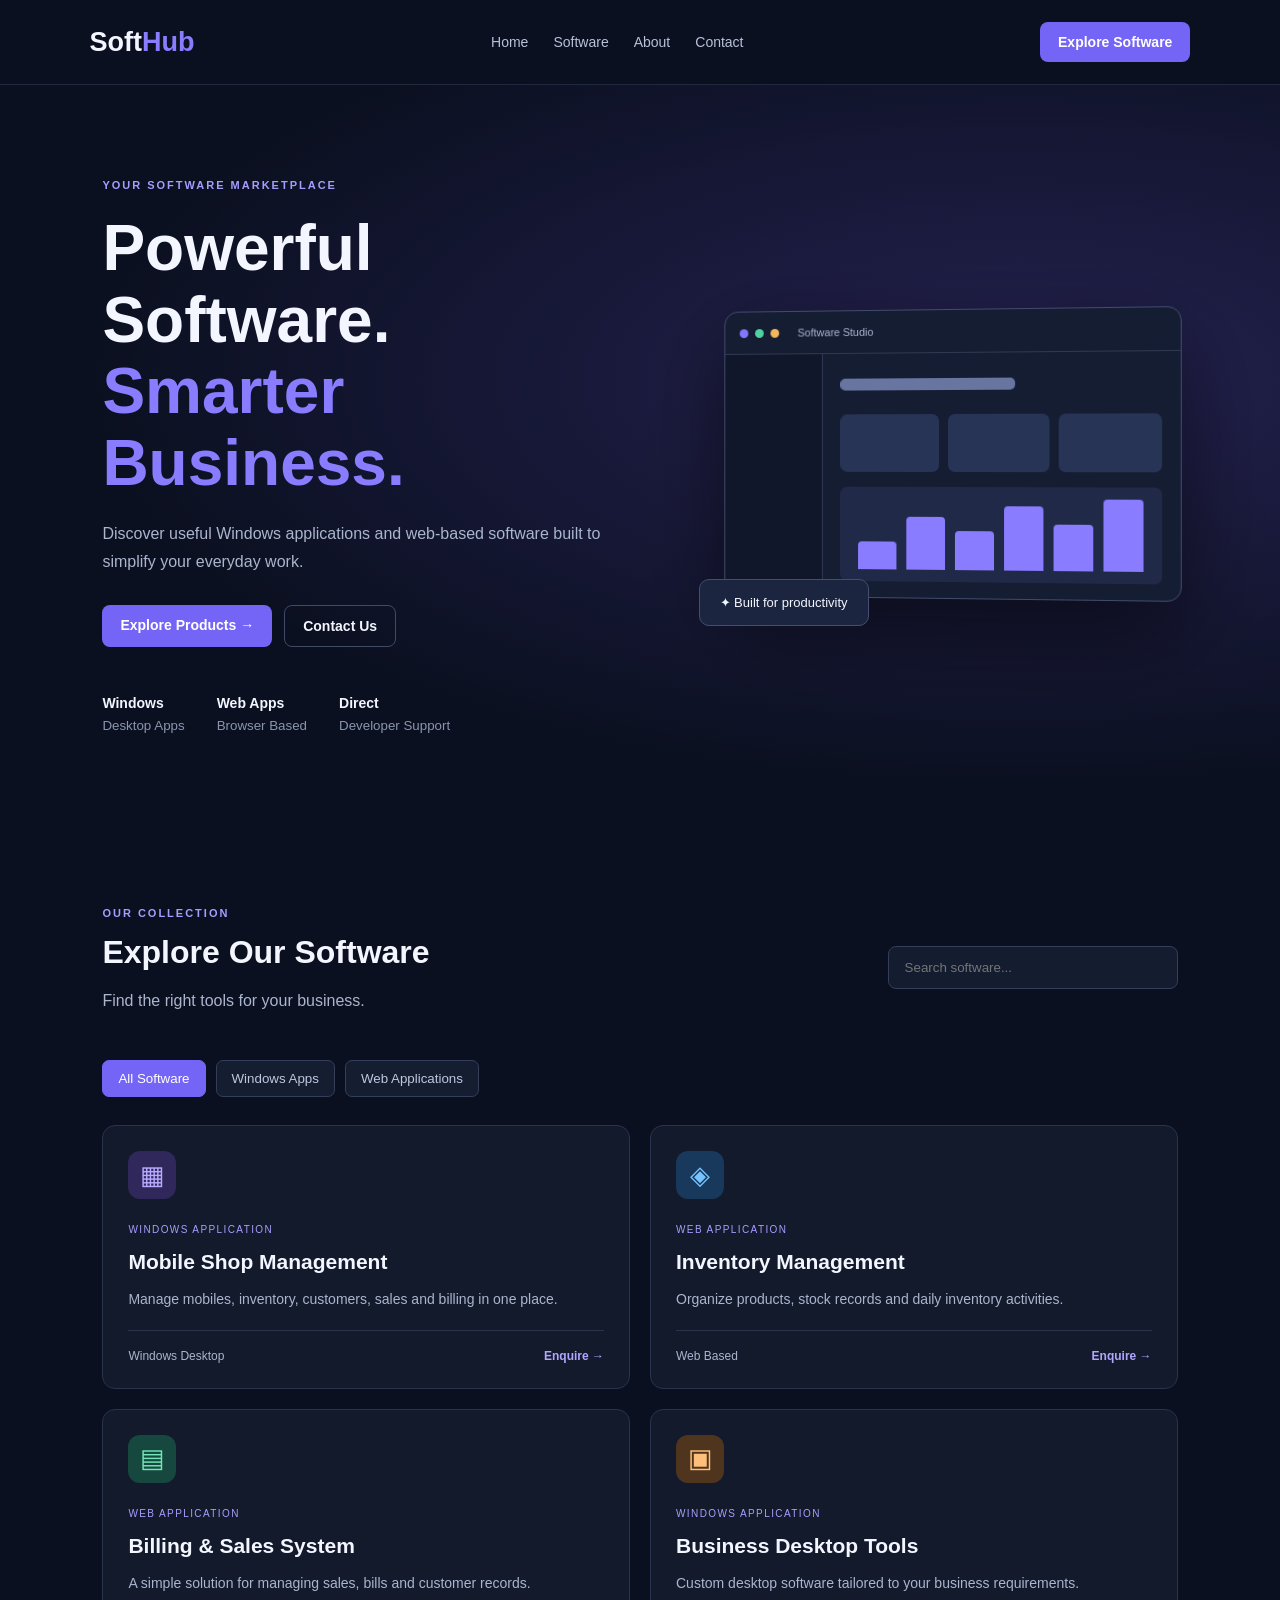
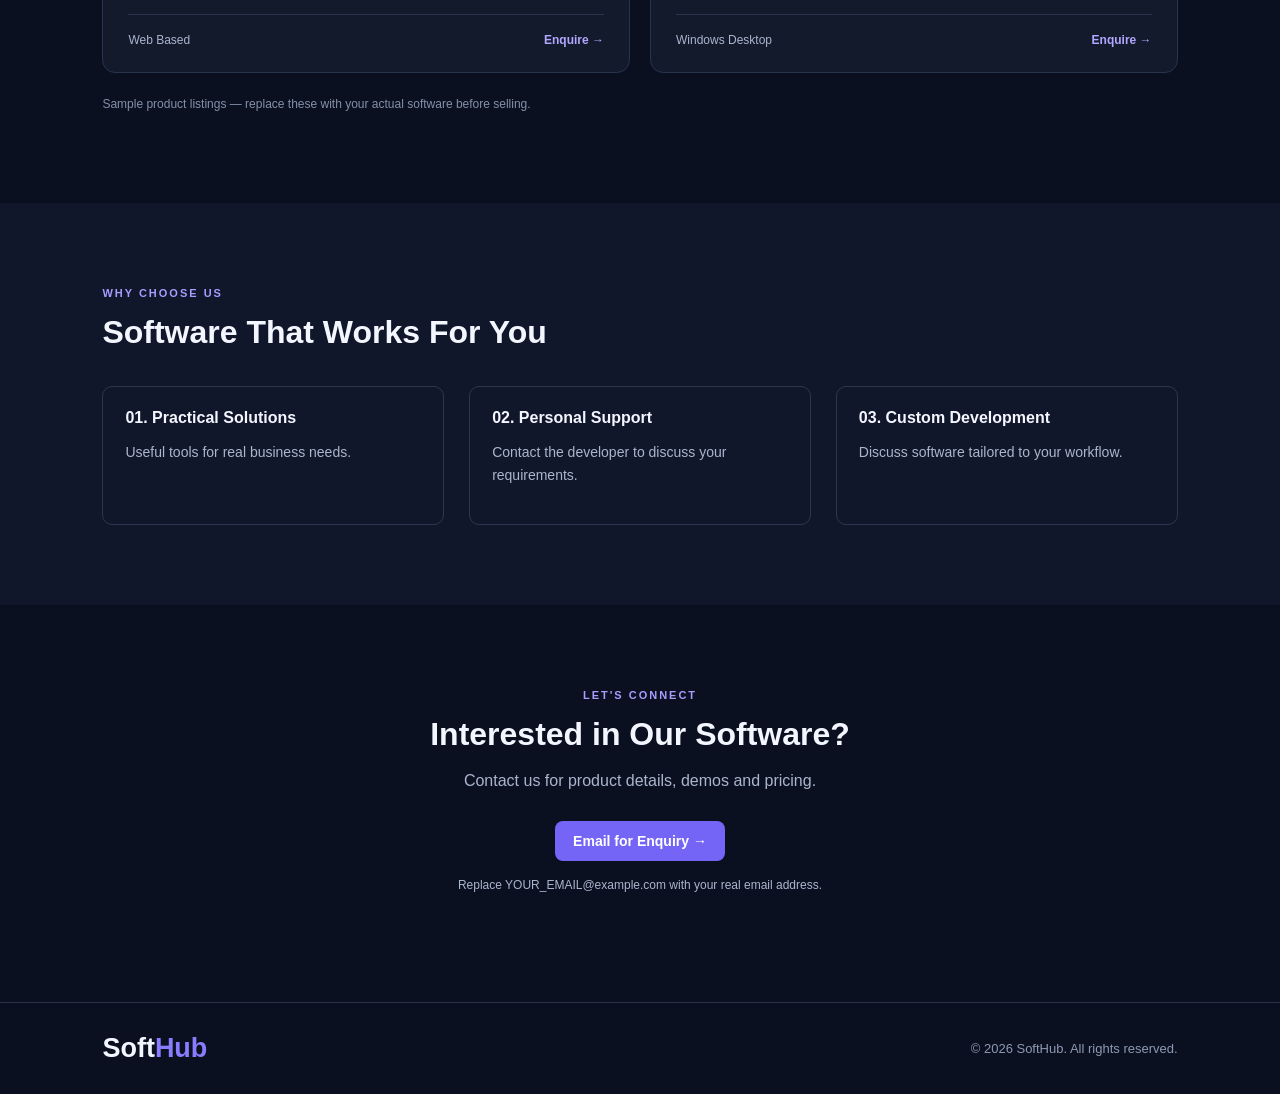
==== index.html @ 1c0120e5 "Add files via upload" ====
<!DOCTYPE html>
<html lang="en">
<head>
  <meta charset="UTF-8">
  <meta name="viewport" content="width=device-width, initial-scale=1.0">
  <title>SoftHub | Software Marketplace</title>
  <link rel="stylesheet" href="style.css">
</head>
<body>
  <header class="navbar">
    <a class="logo" href="#">Soft<span>Hub</span></a>
    <nav>
      <a href="#home">Home</a>
      <a href="#products">Software</a>
      <a href="#about">About</a>
      <a href="#contact">Contact</a>
    </nav>
    <a class="nav-btn" href="#products">Explore Software</a>
  </header>

  <main>
    <section class="hero" id="home">
      <div class="hero-content">
        <span class="tag">YOUR SOFTWARE MARKETPLACE</span>
        <h1>Powerful Software.<br><span>Smarter Business.</span></h1>
        <p>
          Discover useful Windows applications and web-based
          software built to simplify your everyday work.
        </p>
        <div class="hero-actions">
          <a class="btn primary" href="#products">Explore Products →</a>
          <a class="btn secondary" href="#contact">Contact Us</a>
        </div>
        <div class="stats">
          <div><strong>Windows</strong><small>Desktop Apps</small></div>
          <div><strong>Web Apps</strong><small>Browser Based</small></div>
          <div><strong>Direct</strong><small>Developer Support</small></div>
        </div>
      </div>
      <div class="hero-art">
        <div class="window">
          <div class="window-bar"><i></i><i></i><i></i><span>Software Studio</span></div>
          <div class="window-body">
            <div class="side"></div>
            <div class="dashboard">
              <div class="dash-title"></div>
              <div class="dash-cards"><i></i><i></i><i></i></div>
              <div class="dash-chart"><b></b><b></b><b></b><b></b><b></b><b></b></div>
            </div>
          </div>
        </div>
        <div class="float-card">✦ Built for productivity</div>
      </div>
    </section>

    <section class="products section" id="products">
      <div class="section-heading">
        <div>
          <span class="tag">OUR COLLECTION</span>
          <h2>Explore Our Software</h2>
          <p>Find the right tools for your business.</p>
        </div>
        <input id="search" type="search" placeholder="Search software...">
      </div>

      <div class="filters">
        <button class="filter active" data-filter="all">All Software</button>
        <button class="filter" data-filter="windows">Windows Apps</button>
        <button class="filter" data-filter="web">Web Applications</button>
      </div>

      <div class="product-grid" id="productGrid">
        <article class="product-card" data-category="windows">
          <div class="product-icon purple">▦</div>
          <span class="product-type">WINDOWS APPLICATION</span>
          <h3>Mobile Shop Management</h3>
          <p>Manage mobiles, inventory, customers, sales and billing in one place.</p>
          <div class="product-bottom"><span>Windows Desktop</span><a href="#contact" class="contact-product" data-product="Mobile Shop Management">Enquire →</a></div>
        </article>

        <article class="product-card" data-category="web">
          <div class="product-icon blue">◈</div>
          <span class="product-type">WEB APPLICATION</span>
          <h3>Inventory Management</h3>
          <p>Organize products, stock records and daily inventory activities.</p>
          <div class="product-bottom"><span>Web Based</span><a href="#contact" class="contact-product" data-product="Inventory Management">Enquire →</a></div>
        </article>

        <article class="product-card" data-category="web">
          <div class="product-icon green">▤</div>
          <span class="product-type">WEB APPLICATION</span>
          <h3>Billing & Sales System</h3>
          <p>A simple solution for managing sales, bills and customer records.</p>
          <div class="product-bottom"><span>Web Based</span><a href="#contact" class="contact-product" data-product="Billing & Sales System">Enquire →</a></div>
        </article>

        <article class="product-card" data-category="windows">
          <div class="product-icon orange">▣</div>
          <span class="product-type">WINDOWS APPLICATION</span>
          <h3>Business Desktop Tools</h3>
          <p>Custom desktop software tailored to your business requirements.</p>
          <div class="product-bottom"><span>Windows Desktop</span><a href="#contact" class="contact-product" data-product="Business Desktop Tools">Enquire →</a></div>
        </article>
      </div>
      <p id="noResults" hidden>No matching software found.</p>
      <p class="notice">Sample product listings — replace these with your actual software before selling.</p>
    </section>

    <section class="about section" id="about">
      <span class="tag">WHY CHOOSE US</span>
      <h2>Software That Works For You</h2>
      <div class="benefits">
        <div><strong>01. Practical Solutions</strong><p>Useful tools for real business needs.</p></div>
        <div><strong>02. Personal Support</strong><p>Contact the developer to discuss your requirements.</p></div>
        <div><strong>03. Custom Development</strong><p>Discuss software tailored to your workflow.</p></div>
      </div>
    </section>

    <section class="contact section" id="contact">
      <span class="tag">LET'S CONNECT</span>
      <h2>Interested in Our Software?</h2>
      <p>Contact us for product details, demos and pricing.</p>
      <a class="btn primary" id="contactBtn" href="mailto:YOUR_EMAIL@example.com?subject=Software%20Enquiry">Email for Enquiry →</a>
      <p class="notice">Replace YOUR_EMAIL@example.com with your real email address.</p>
    </section>
  </main>

  <footer>
    <a class="logo" href="#">Soft<span>Hub</span></a>
    <p>© <span id="year"></span> SoftHub. All rights reserved.</p>
  </footer>
  <script src="script.js"></script>
</body>
</html>
---- style.css ----
* { box-sizing: border-box; }
html { scroll-behavior: smooth; }
body {
  margin: 0; font-family: Arial, sans-serif;
  background: #0b1020; color: #f4f6ff;
}
a { color: inherit; text-decoration: none; }
.navbar {
  display: flex; justify-content: space-between; align-items: center;
  padding: 22px 7%; border-bottom: 1px solid #202940;
  gap: 24px; flex-wrap: wrap;
}
.logo { font-size: 27px; font-weight: 800; }
.logo span, .hero h1 span { color: #8a7cff; }
nav { display: flex; gap: 25px; color: #b8c1d8; font-size: 14px; }
nav a:hover { color: white; }
.nav-btn, .btn {
  padding: 12px 18px; border-radius: 8px; font-weight: 700;
  font-size: 14px; display: inline-block;
}
.nav-btn, .primary { background: #7565f6; color: white; }
.hero {
  padding: 90px 8%; display: grid;
  grid-template-columns: 1.1fr 0.9fr;
  align-items: center; gap: 55px; min-height: 540px;
  background: radial-gradient(ellipse at 80% 40%, #242151 0, #0b1020 65%);
}
.tag { color: #a79cff; font-size: 11px; font-weight: bold; letter-spacing: 2px; }
h1 { font-size: clamp(38px, 5vw, 64px); line-height: 1.12; margin: 20px 0; }
.hero-content > p, .section-heading p, .contact > p {
  color: #aab5ce; line-height: 1.8; max-width: 520px;
}
.hero-actions { display: flex; gap: 12px; flex-wrap: wrap; margin-top: 28px; }
.secondary { border: 1px solid #414a66; }
.stats { display: flex; gap: 32px; margin-top: 48px; flex-wrap: wrap; }
.stats div { display: grid; gap: 7px; }
.stats strong { font-size: 14px; }
.stats small { color: #8995b0; }
.hero-art { position: relative; padding: 30px 0; }
.window {
  background: #151d33; border: 1px solid #414b6b;
  border-radius: 14px; overflow: hidden; box-shadow: 0 30px 90px #0008;
  transform: perspective(1000px) rotateY(-5deg);
}
.window-bar {
  padding: 15px; display: flex; gap: 7px;
  align-items: center; border-bottom: 1px solid #303951;
}
.window-bar i { width: 9px; height: 9px; background: #8576ff; border-radius: 50%; }
.window-bar i:nth-child(2) { background: #4fd1a1; }
.window-bar i:nth-child(3) { background: #f4b65c; }
.window-bar span { margin-left: 12px; font-size: 11px; color: #aab5ce; }
.window-body { display: flex; height: 245px; }
.side { width: 22%; background: #10172a; border-right: 1px solid #303951; }
.dashboard { padding: 25px 18px; flex: 1; }
.dash-title { width: 55%; height: 12px; background: #6775a0; border-radius: 5px; }
.dash-cards { display: flex; gap: 9px; margin-top: 24px; }
.dash-cards i { height: 58px; flex: 1; background: #283455; border-radius: 7px; }
.dash-chart {
  height: 95px; margin-top: 15px; background: #202a48;
  border-radius: 7px; display: flex; align-items: end;
  gap: 10px; padding: 12px 18px;
}
.dash-chart b { flex: 1; background: #8a7cff; border-radius: 4px 4px 0 0; height: 40%; }
.dash-chart b:nth-child(2) { height: 75%; }
.dash-chart b:nth-child(3) { height: 55%; }
.dash-chart b:nth-child(4) { height: 90%; }
.dash-chart b:nth-child(5) { height: 65%; }
.dash-chart b:nth-child(6) { height: 100%; }
.float-card {
  position: absolute; bottom: 3px; left: -20px;
  padding: 15px 20px; background: #1b2540; border: 1px solid #454e70;
  border-radius: 10px; font-size: 13px;
}
.section { padding: 80px 8%; }
.section-heading { display: flex; justify-content: space-between; gap: 25px; align-items: center; flex-wrap: wrap; }
h2 { font-size: 32px; margin: 13px 0; }
#search {
  padding: 13px 16px; width: min(100%, 290px); background: #141c30;
  color: white; border: 1px solid #343e5a; border-radius: 8px;
}
.filters { display: flex; gap: 10px; flex-wrap: wrap; margin: 28px 0; }
.filter {
  background: #151d30; color: #bdc7df; border: 1px solid #343e59;
  padding: 10px 15px; border-radius: 7px; cursor: pointer;
}
.filter.active { background: #7565f6; color: white; border-color: #7565f6; }
.product-grid { display: grid; grid-template-columns: repeat(2, minmax(0, 1fr)); gap: 20px; }
.product-card {
  background: #121a2c; border: 1px solid #28334d;
  border-radius: 13px; padding: 25px; transition: .2s;
}
.product-card:hover { border-color: #7565f6; transform: translateY(-3px); }
.product-icon {
  width: 48px; height: 48px; display: grid; place-items: center;
  font-size: 26px; border-radius: 12px; margin-bottom: 20px;
}
.purple { background: #30275b; color: #b7aaff; }
.blue { background: #18385c; color: #75c4ff; }
.green { background: #17483f; color: #73e6b7; }
.orange { background: #50351e; color: #ffbf7a; }
.product-type { font-size: 10px; letter-spacing: 1.4px; color: #a99dff; }
.product-card h3 { font-size: 21px; margin: 13px 0; }
.product-card p, .benefits p { color: #aab5ce; line-height: 1.7; font-size: 14px; }
.product-bottom {
  display: flex; justify-content: space-between; gap: 10px; flex-wrap: wrap;
  padding-top: 18px; margin-top: 18px; border-top: 1px solid #29334a;
  font-size: 12px; color: #aab5ce;
}
.contact-product { color: #b2a7ff; font-weight: bold; }
.notice { font-size: 12px; color: #8390aa; margin-top: 24px; }
.about { background: #10172a; }
.benefits { display: grid; grid-template-columns: repeat(3, 1fr); gap: 25px; margin-top: 35px; }
.benefits div { padding: 22px; border: 1px solid #2c3650; border-radius: 10px; }
.contact { text-align: center; }
.contact > p { margin: 14px auto 25px; }
footer {
  padding: 25px 8%; border-top: 1px solid #29334a;
  display: flex; justify-content: space-between; align-items: center; gap: 15px; flex-wrap: wrap;
}
footer p { color: #8d9ab4; font-size: 13px; }
@media(max-width: 800px) {
  .hero { grid-template-columns: 1fr; padding-top: 60px; }
  .hero-art { max-width: 520px; width: 100%; margin: auto; }
  .navbar { padding: 18px 5%; }
  nav { order: 3; width: 100%; justify-content: space-between; gap: 10px; }
  .product-grid { grid-template-columns: 1fr; }
  .benefits { grid-template-columns: 1fr; }
  .section { padding: 60px 6%; }
}
@media(max-width: 400px) {
  .nav-btn { display: none; }
  nav { font-size: 12px; }
  .stats { gap: 18px; }
}
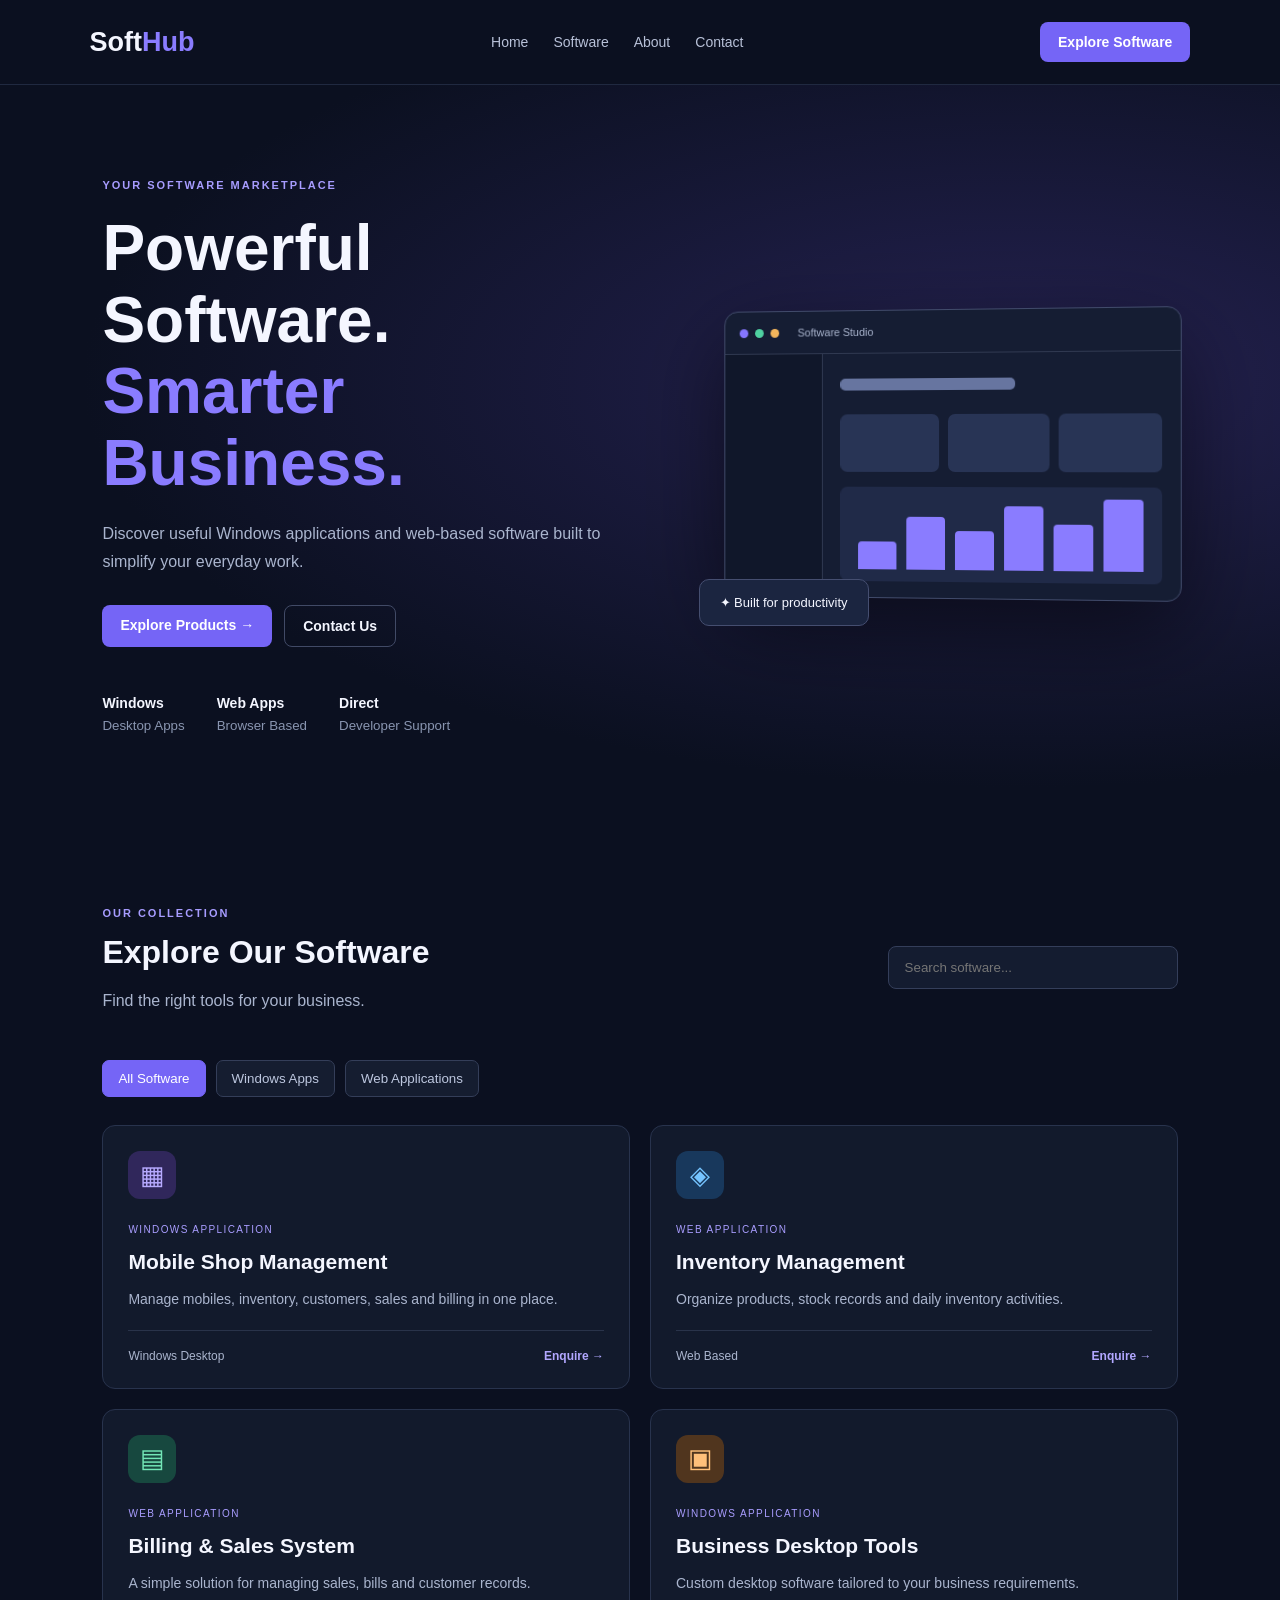
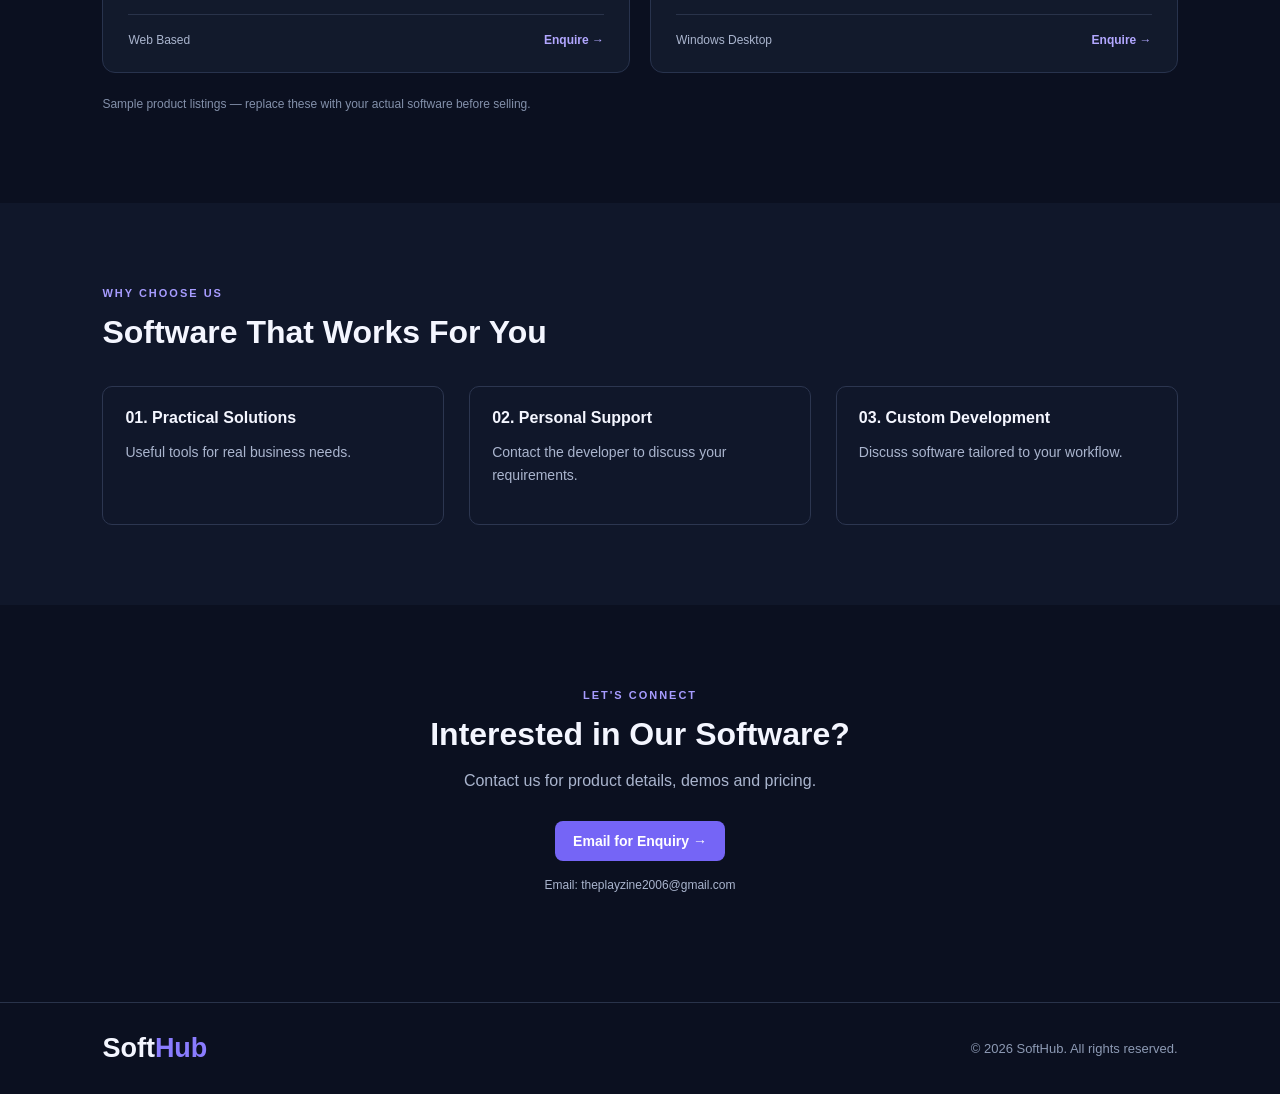
==== commit 320bb5d6: "Update index.html" ====
--- a/index.html
+++ b/index.html
@@ -9,13 +9,15 @@
 </head>
 <body>
   <header class="navbar">
-    <a class="logo" href="#">Soft<span>Hub</span></a>
+    <a class="logo" href="#home">Soft<span>Hub</span></a>
+
     <nav>
       <a href="#home">Home</a>
       <a href="#products">Software</a>
       <a href="#about">About</a>
       <a href="#contact">Contact</a>
     </nav>
+
     <a class="nav-btn" href="#products">Explore Software</a>
   </header>
 
@@ -23,30 +25,42 @@
     <section class="hero" id="home">
       <div class="hero-content">
         <span class="tag">YOUR SOFTWARE MARKETPLACE</span>
-        <h1>Powerful Software.<br><span>Smarter Business.</span></h1>
+
+        <h1>Powerful Software.<br>
+          <span>Smarter Business.</span>
+        </h1>
+
         <p>
           Discover useful Windows applications and web-based
           software built to simplify your everyday work.
         </p>
+
         <div class="hero-actions">
           <a class="btn primary" href="#products">Explore Products →</a>
           <a class="btn secondary" href="#contact">Contact Us</a>
         </div>
+
         <div class="stats">
           <div><strong>Windows</strong><small>Desktop Apps</small></div>
           <div><strong>Web Apps</strong><small>Browser Based</small></div>
           <div><strong>Direct</strong><small>Developer Support</small></div>
         </div>
       </div>
+
       <div class="hero-art">
         <div class="window">
-          <div class="window-bar"><i></i><i></i><i></i><span>Software Studio</span></div>
+          <div class="window-bar">
+            <i></i><i></i><i></i>
+            <span>Software Studio</span>
+          </div>
           <div class="window-body">
             <div class="side"></div>
             <div class="dashboard">
               <div class="dash-title"></div>
               <div class="dash-cards"><i></i><i></i><i></i></div>
-              <div class="dash-chart"><b></b><b></b><b></b><b></b><b></b><b></b></div>
+              <div class="dash-chart">
+                <b></b><b></b><b></b><b></b><b></b><b></b>
+              </div>
             </div>
           </div>
         </div>
@@ -61,6 +75,7 @@
           <h2>Explore Our Software</h2>
           <p>Find the right tools for your business.</p>
         </div>
+
         <input id="search" type="search" placeholder="Search software...">
       </div>
 
@@ -76,7 +91,12 @@
           <span class="product-type">WINDOWS APPLICATION</span>
           <h3>Mobile Shop Management</h3>
           <p>Manage mobiles, inventory, customers, sales and billing in one place.</p>
-          <div class="product-bottom"><span>Windows Desktop</span><a href="#contact" class="contact-product" data-product="Mobile Shop Management">Enquire →</a></div>
+          <div class="product-bottom">
+            <span>Windows Desktop</span>
+            <a href="https://mail.google.com/mail/?view=cm&fs=1&to=theplayzine2006%40gmail.com&su=Enquiry%3A%20Mobile%20Shop%20Management"
+               class="contact-product"
+               data-product="Mobile Shop Management">Enquire →</a>
+          </div>
         </article>
 
         <article class="product-card" data-category="web">
@@ -84,15 +104,25 @@
           <span class="product-type">WEB APPLICATION</span>
           <h3>Inventory Management</h3>
           <p>Organize products, stock records and daily inventory activities.</p>
-          <div class="product-bottom"><span>Web Based</span><a href="#contact" class="contact-product" data-product="Inventory Management">Enquire →</a></div>
+          <div class="product-bottom">
+            <span>Web Based</span>
+            <a href="https://mail.google.com/mail/?view=cm&fs=1&to=theplayzine2006%40gmail.com&su=Enquiry%3A%20Inventory%20Management"
+               class="contact-product"
+               data-product="Inventory Management">Enquire →</a>
+          </div>
         </article>
 
         <article class="product-card" data-category="web">
           <div class="product-icon green">▤</div>
           <span class="product-type">WEB APPLICATION</span>
-          <h3>Billing & Sales System</h3>
+          <h3>Billing &amp; Sales System</h3>
           <p>A simple solution for managing sales, bills and customer records.</p>
-          <div class="product-bottom"><span>Web Based</span><a href="#contact" class="contact-product" data-product="Billing & Sales System">Enquire →</a></div>
+          <div class="product-bottom">
+            <span>Web Based</span>
+            <a href="https://mail.google.com/mail/?view=cm&fs=1&to=theplayzine2006%40gmail.com&su=Enquiry%3A%20Billing%20and%20Sales%20System"
+               class="contact-product"
+               data-product="Billing and Sales System">Enquire →</a>
+          </div>
         </article>
 
         <article class="product-card" data-category="windows">
@@ -100,20 +130,38 @@
           <span class="product-type">WINDOWS APPLICATION</span>
           <h3>Business Desktop Tools</h3>
           <p>Custom desktop software tailored to your business requirements.</p>
-          <div class="product-bottom"><span>Windows Desktop</span><a href="#contact" class="contact-product" data-product="Business Desktop Tools">Enquire →</a></div>
+          <div class="product-bottom">
+            <span>Windows Desktop</span>
+            <a href="https://mail.google.com/mail/?view=cm&fs=1&to=theplayzine2006%40gmail.com&su=Enquiry%3A%20Business%20Desktop%20Tools"
+               class="contact-product"
+               data-product="Business Desktop Tools">Enquire →</a>
+          </div>
         </article>
       </div>
+
       <p id="noResults" hidden>No matching software found.</p>
-      <p class="notice">Sample product listings — replace these with your actual software before selling.</p>
+      <p class="notice">
+        Sample product listings — replace these with your actual software before selling.
+      </p>
     </section>
 
     <section class="about section" id="about">
       <span class="tag">WHY CHOOSE US</span>
       <h2>Software That Works For You</h2>
+
       <div class="benefits">
-        <div><strong>01. Practical Solutions</strong><p>Useful tools for real business needs.</p></div>
-        <div><strong>02. Personal Support</strong><p>Contact the developer to discuss your requirements.</p></div>
-        <div><strong>03. Custom Development</strong><p>Discuss software tailored to your workflow.</p></div>
+        <div>
+          <strong>01. Practical Solutions</strong>
+          <p>Useful tools for real business needs.</p>
+        </div>
+        <div>
+          <strong>02. Personal Support</strong>
+          <p>Contact the developer to discuss your requirements.</p>
+        </div>
+        <div>
+          <strong>03. Custom Development</strong>
+          <p>Discuss software tailored to your workflow.</p>
+        </div>
       </div>
     </section>
 
@@ -121,15 +169,24 @@
       <span class="tag">LET'S CONNECT</span>
       <h2>Interested in Our Software?</h2>
       <p>Contact us for product details, demos and pricing.</p>
-      <a class="btn primary" id="contactBtn" href="mailto:YOUR_EMAIL@example.com?subject=Software%20Enquiry">Email for Enquiry →</a>
-      <p class="notice">Replace YOUR_EMAIL@example.com with your real email address.</p>
+
+      <a class="btn primary"
+         id="contactBtn"
+         href="https://mail.google.com/mail/?view=cm&fs=1&to=theplayzine2006%40gmail.com&su=Software%20Marketplace%20Enquiry">
+        Email for Enquiry →
+      </a>
+
+      <p class="notice">
+        Email: theplayzine2006@gmail.com
+      </p>
     </section>
   </main>
 
   <footer>
-    <a class="logo" href="#">Soft<span>Hub</span></a>
+    <a class="logo" href="#home">Soft<span>Hub</span></a>
     <p>© <span id="year"></span> SoftHub. All rights reserved.</p>
   </footer>
+
   <script src="script.js"></script>
 </body>
 </html>
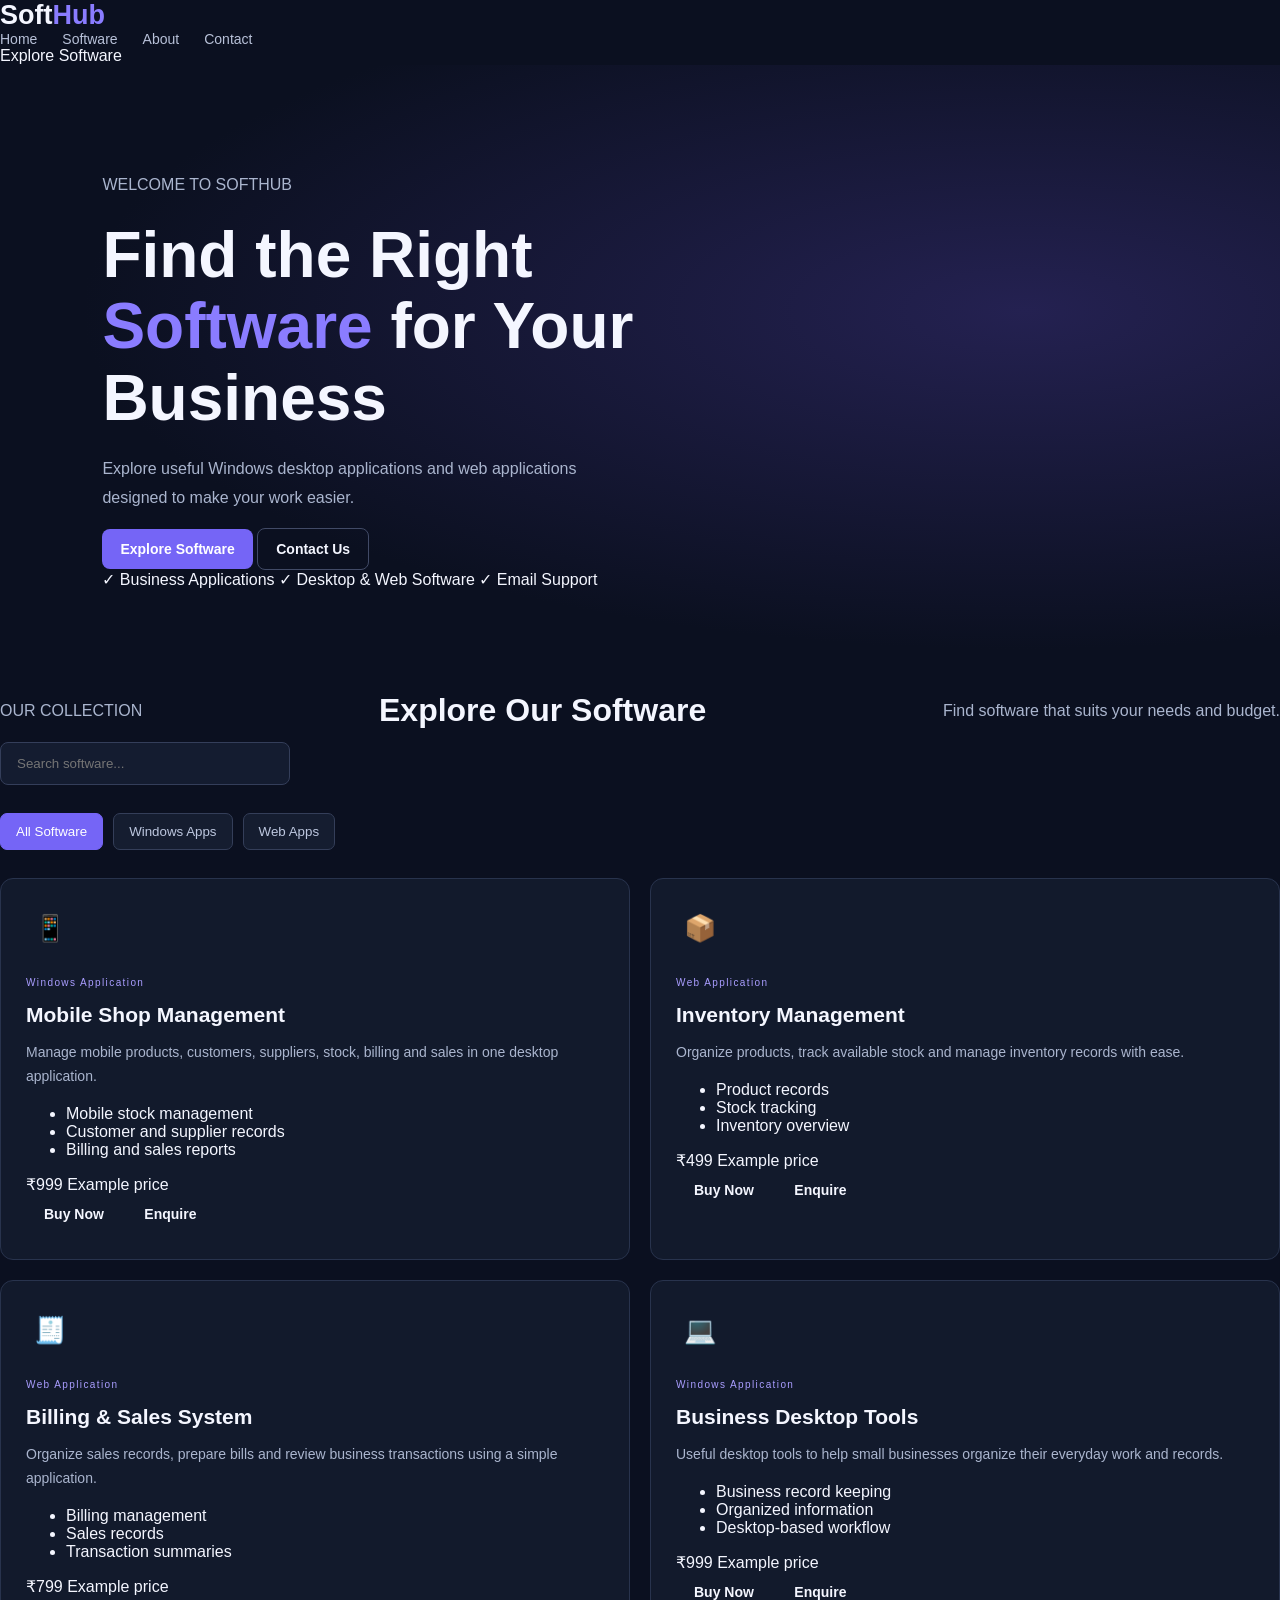
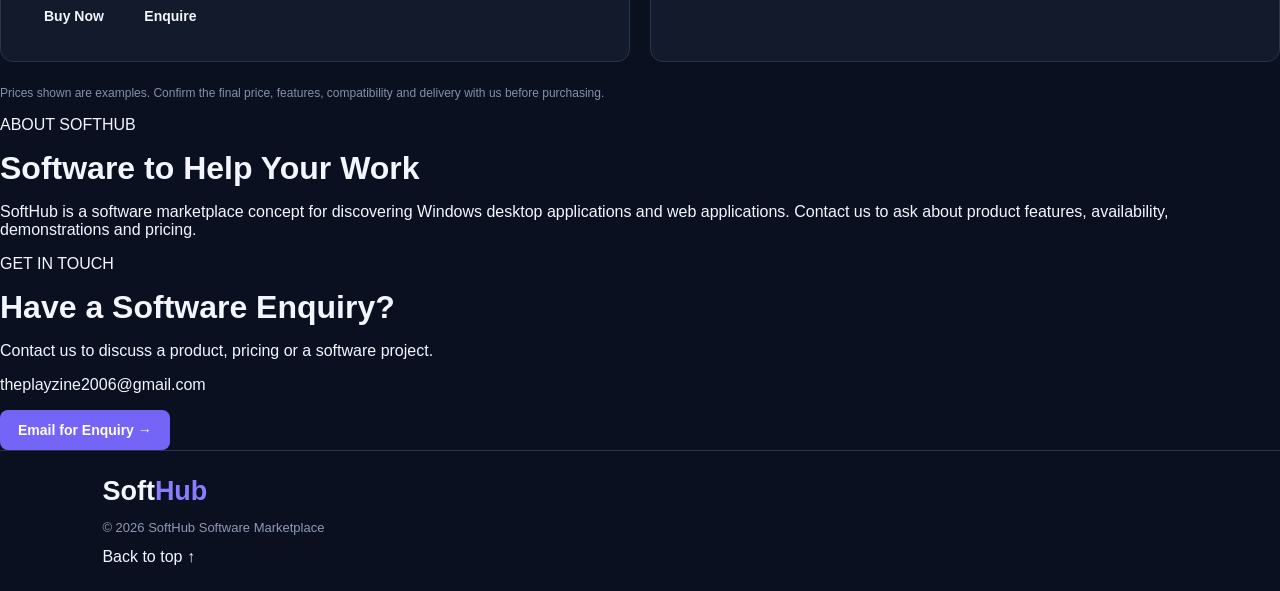
==== commit 41fff545: "Update index.html" ====
--- a/index.html
+++ b/index.html
@@ -4,187 +4,237 @@
 <head>
   <meta charset="UTF-8">
   <meta name="viewport" content="width=device-width, initial-scale=1.0">
+  <meta name="description" content="SoftHub Software Marketplace - Explore Windows desktop applications and web applications.">
   <title>SoftHub | Software Marketplace</title>
   <link rel="stylesheet" href="style.css">
 </head>
 <body>
-  <header class="navbar">
-    <a class="logo" href="#home">Soft<span>Hub</span></a>
-
-    <nav>
-      <a href="#home">Home</a>
-      <a href="#products">Software</a>
-      <a href="#about">About</a>
-      <a href="#contact">Contact</a>
-    </nav>
-
-    <a class="nav-btn" href="#products">Explore Software</a>
+
+  <header class="site-header">
+    <div class="container nav">
+      <a class="logo" href="#home">Soft<span>Hub</span></a>
+
+      <nav>
+        <a href="#home">Home</a>
+        <a href="#products">Software</a>
+        <a href="#about">About</a>
+        <a href="#contact">Contact</a>
+      </nav>
+
+      <a class="header-btn" href="#products">Explore Software</a>
+    </div>
   </header>
 
   <main>
     <section class="hero" id="home">
-      <div class="hero-content">
-        <span class="tag">YOUR SOFTWARE MARKETPLACE</span>
-
-        <h1>Powerful Software.<br>
-          <span>Smarter Business.</span>
-        </h1>
-
+      <div class="container hero-content">
+        <p class="eyebrow">WELCOME TO SOFTHUB</p>
+        <h1>Find the Right <span>Software</span> for Your Business</h1>
+        <p class="hero-description">
+          Explore useful Windows desktop applications and web applications
+          designed to make your work easier.
+        </p>
+        <div class="hero-buttons">
+          <a class="btn primary" href="#products">Explore Software</a>
+          <a class="btn secondary" href="#contact">Contact Us</a>
+        </div>
+        <div class="hero-points">
+          <span>✓ Business Applications</span>
+          <span>✓ Desktop & Web Software</span>
+          <span>✓ Email Support</span>
+        </div>
+      </div>
+    </section>
+
+    <section class="products-section" id="products">
+      <div class="container">
+        <div class="section-heading">
+          <p class="eyebrow">OUR COLLECTION</p>
+          <h2>Explore Our Software</h2>
+          <p>Find software that suits your needs and budget.</p>
+        </div>
+
+        <div class="search-box">
+          <input
+            type="search"
+            id="search"
+            placeholder="Search software..."
+            aria-label="Search software"
+          >
+        </div>
+
+        <div class="filters">
+          <button class="filter active" data-filter="all">All Software</button>
+          <button class="filter" data-filter="windows">Windows Apps</button>
+          <button class="filter" data-filter="web">Web Apps</button>
+        </div>
+
+        <div class="product-grid" id="productGrid">
+
+          <article class="product-card" data-category="windows">
+            <div class="product-icon">📱</div>
+            <span class="product-type">Windows Application</span>
+            <h3>Mobile Shop Management</h3>
+            <p class="product-description">
+              Manage mobile products, customers, suppliers, stock, billing
+              and sales in one desktop application.
+            </p>
+            <ul class="features">
+              <li>Mobile stock management</li>
+              <li>Customer and supplier records</li>
+              <li>Billing and sales reports</li>
+            </ul>
+            <div class="price-row">
+              <span class="product-price">₹999</span>
+              <span class="price-label">Example price</span>
+            </div>
+            <div class="card-buttons">
+              <a class="btn buy-btn"
+                 href="https://mail.google.com/mail/?view=cm&amp;fs=1&amp;to=theplayzine2006%40gmail.com&amp;su=Purchase%20Enquiry%3A%20Mobile%20Shop%20Management">
+                Buy Now
+              </a>
+              <a class="btn enquire-btn"
+                 href="https://mail.google.com/mail/?view=cm&amp;fs=1&amp;to=theplayzine2006%40gmail.com&amp;su=Software%20Enquiry%3A%20Mobile%20Shop%20Management">
+                Enquire
+              </a>
+            </div>
+          </article>
+
+          <article class="product-card" data-category="web">
+            <div class="product-icon">📦</div>
+            <span class="product-type">Web Application</span>
+            <h3>Inventory Management</h3>
+            <p class="product-description">
+              Organize products, track available stock and manage inventory
+              records with ease.
+            </p>
+            <ul class="features">
+              <li>Product records</li>
+              <li>Stock tracking</li>
+              <li>Inventory overview</li>
+            </ul>
+            <div class="price-row">
+              <span class="product-price">₹499</span>
+              <span class="price-label">Example price</span>
+            </div>
+            <div class="card-buttons">
+              <a class="btn buy-btn"
+                 href="https://mail.google.com/mail/?view=cm&amp;fs=1&amp;to=theplayzine2006%40gmail.com&amp;su=Purchase%20Enquiry%3A%20Inventory%20Management">
+                Buy Now
+              </a>
+              <a class="btn enquire-btn"
+                 href="https://mail.google.com/mail/?view=cm&amp;fs=1&amp;to=theplayzine2006%40gmail.com&amp;su=Software%20Enquiry%3A%20Inventory%20Management">
+                Enquire
+              </a>
+            </div>
+          </article>
+
+          <article class="product-card" data-category="web">
+            <div class="product-icon">🧾</div>
+            <span class="product-type">Web Application</span>
+            <h3>Billing &amp; Sales System</h3>
+            <p class="product-description">
+              Organize sales records, prepare bills and review business
+              transactions using a simple application.
+            </p>
+            <ul class="features">
+              <li>Billing management</li>
+              <li>Sales records</li>
+              <li>Transaction summaries</li>
+            </ul>
+            <div class="price-row">
+              <span class="product-price">₹799</span>
+              <span class="price-label">Example price</span>
+            </div>
+            <div class="card-buttons">
+              <a class="btn buy-btn"
+                 href="https://mail.google.com/mail/?view=cm&amp;fs=1&amp;to=theplayzine2006%40gmail.com&amp;su=Purchase%20Enquiry%3A%20Billing%20and%20Sales%20System">
+                Buy Now
+              </a>
+              <a class="btn enquire-btn"
+                 href="https://mail.google.com/mail/?view=cm&amp;fs=1&amp;to=theplayzine2006%40gmail.com&amp;su=Software%20Enquiry%3A%20Billing%20and%20Sales%20System">
+                Enquire
+              </a>
+            </div>
+          </article>
+
+          <article class="product-card" data-category="windows">
+            <div class="product-icon">💻</div>
+            <span class="product-type">Windows Application</span>
+            <h3>Business Desktop Tools</h3>
+            <p class="product-description">
+              Useful desktop tools to help small businesses organize their
+              everyday work and records.
+            </p>
+            <ul class="features">
+              <li>Business record keeping</li>
+              <li>Organized information</li>
+              <li>Desktop-based workflow</li>
+            </ul>
+            <div class="price-row">
+              <span class="product-price">₹999</span>
+              <span class="price-label">Example price</span>
+            </div>
+            <div class="card-buttons">
+              <a class="btn buy-btn"
+                 href="https://mail.google.com/mail/?view=cm&amp;fs=1&amp;to=theplayzine2006%40gmail.com&amp;su=Purchase%20Enquiry%3A%20Business%20Desktop%20Tools">
+                Buy Now
+              </a>
+              <a class="btn enquire-btn"
+                 href="https://mail.google.com/mail/?view=cm&amp;fs=1&amp;to=theplayzine2006%40gmail.com&amp;su=Software%20Enquiry%3A%20Business%20Desktop%20Tools">
+                Enquire
+              </a>
+            </div>
+          </article>
+
+        </div>
+
+        <p id="noResults" class="no-results" hidden>
+          No software found. Try another search.
+        </p>
+
+        <p class="notice">
+          Prices shown are examples. Confirm the final price, features,
+          compatibility and delivery with us before purchasing.
+        </p>
+      </div>
+    </section>
+
+    <section class="about-section" id="about">
+      <div class="container about-content">
+        <p class="eyebrow">ABOUT SOFTHUB</p>
+        <h2>Software to Help Your Work</h2>
         <p>
-          Discover useful Windows applications and web-based
-          software built to simplify your everyday work.
-        </p>
-
-        <div class="hero-actions">
-          <a class="btn primary" href="#products">Explore Products →</a>
-          <a class="btn secondary" href="#contact">Contact Us</a>
-        </div>
-
-        <div class="stats">
-          <div><strong>Windows</strong><small>Desktop Apps</small></div>
-          <div><strong>Web Apps</strong><small>Browser Based</small></div>
-          <div><strong>Direct</strong><small>Developer Support</small></div>
-        </div>
-      </div>
-
-      <div class="hero-art">
-        <div class="window">
-          <div class="window-bar">
-            <i></i><i></i><i></i>
-            <span>Software Studio</span>
-          </div>
-          <div class="window-body">
-            <div class="side"></div>
-            <div class="dashboard">
-              <div class="dash-title"></div>
-              <div class="dash-cards"><i></i><i></i><i></i></div>
-              <div class="dash-chart">
-                <b></b><b></b><b></b><b></b><b></b><b></b>
-              </div>
-            </div>
-          </div>
-        </div>
-        <div class="float-card">✦ Built for productivity</div>
-      </div>
-    </section>
-
-    <section class="products section" id="products">
-      <div class="section-heading">
+          SoftHub is a software marketplace concept for discovering
+          Windows desktop applications and web applications. Contact us
+          to ask about product features, availability, demonstrations and pricing.
+        </p>
+      </div>
+    </section>
+
+    <section class="contact-section" id="contact">
+      <div class="container contact-box">
         <div>
-          <span class="tag">OUR COLLECTION</span>
-          <h2>Explore Our Software</h2>
-          <p>Find the right tools for your business.</p>
-        </div>
-
-        <input id="search" type="search" placeholder="Search software...">
-      </div>
-
-      <div class="filters">
-        <button class="filter active" data-filter="all">All Software</button>
-        <button class="filter" data-filter="windows">Windows Apps</button>
-        <button class="filter" data-filter="web">Web Applications</button>
-      </div>
-
-      <div class="product-grid" id="productGrid">
-        <article class="product-card" data-category="windows">
-          <div class="product-icon purple">▦</div>
-          <span class="product-type">WINDOWS APPLICATION</span>
-          <h3>Mobile Shop Management</h3>
-          <p>Manage mobiles, inventory, customers, sales and billing in one place.</p>
-          <div class="product-bottom">
-            <span>Windows Desktop</span>
-            <a href="https://mail.google.com/mail/?view=cm&fs=1&to=theplayzine2006%40gmail.com&su=Enquiry%3A%20Mobile%20Shop%20Management"
-               class="contact-product"
-               data-product="Mobile Shop Management">Enquire →</a>
-          </div>
-        </article>
-
-        <article class="product-card" data-category="web">
-          <div class="product-icon blue">◈</div>
-          <span class="product-type">WEB APPLICATION</span>
-          <h3>Inventory Management</h3>
-          <p>Organize products, stock records and daily inventory activities.</p>
-          <div class="product-bottom">
-            <span>Web Based</span>
-            <a href="https://mail.google.com/mail/?view=cm&fs=1&to=theplayzine2006%40gmail.com&su=Enquiry%3A%20Inventory%20Management"
-               class="contact-product"
-               data-product="Inventory Management">Enquire →</a>
-          </div>
-        </article>
-
-        <article class="product-card" data-category="web">
-          <div class="product-icon green">▤</div>
-          <span class="product-type">WEB APPLICATION</span>
-          <h3>Billing &amp; Sales System</h3>
-          <p>A simple solution for managing sales, bills and customer records.</p>
-          <div class="product-bottom">
-            <span>Web Based</span>
-            <a href="https://mail.google.com/mail/?view=cm&fs=1&to=theplayzine2006%40gmail.com&su=Enquiry%3A%20Billing%20and%20Sales%20System"
-               class="contact-product"
-               data-product="Billing and Sales System">Enquire →</a>
-          </div>
-        </article>
-
-        <article class="product-card" data-category="windows">
-          <div class="product-icon orange">▣</div>
-          <span class="product-type">WINDOWS APPLICATION</span>
-          <h3>Business Desktop Tools</h3>
-          <p>Custom desktop software tailored to your business requirements.</p>
-          <div class="product-bottom">
-            <span>Windows Desktop</span>
-            <a href="https://mail.google.com/mail/?view=cm&fs=1&to=theplayzine2006%40gmail.com&su=Enquiry%3A%20Business%20Desktop%20Tools"
-               class="contact-product"
-               data-product="Business Desktop Tools">Enquire →</a>
-          </div>
-        </article>
-      </div>
-
-      <p id="noResults" hidden>No matching software found.</p>
-      <p class="notice">
-        Sample product listings — replace these with your actual software before selling.
-      </p>
-    </section>
-
-    <section class="about section" id="about">
-      <span class="tag">WHY CHOOSE US</span>
-      <h2>Software That Works For You</h2>
-
-      <div class="benefits">
-        <div>
-          <strong>01. Practical Solutions</strong>
-          <p>Useful tools for real business needs.</p>
-        </div>
-        <div>
-          <strong>02. Personal Support</strong>
-          <p>Contact the developer to discuss your requirements.</p>
-        </div>
-        <div>
-          <strong>03. Custom Development</strong>
-          <p>Discuss software tailored to your workflow.</p>
-        </div>
-      </div>
-    </section>
-
-    <section class="contact section" id="contact">
-      <span class="tag">LET'S CONNECT</span>
-      <h2>Interested in Our Software?</h2>
-      <p>Contact us for product details, demos and pricing.</p>
-
-      <a class="btn primary"
-         id="contactBtn"
-         href="https://mail.google.com/mail/?view=cm&fs=1&to=theplayzine2006%40gmail.com&su=Software%20Marketplace%20Enquiry">
-        Email for Enquiry →
-      </a>
-
-      <p class="notice">
-        Email: theplayzine2006@gmail.com
-      </p>
+          <p class="eyebrow">GET IN TOUCH</p>
+          <h2>Have a Software Enquiry?</h2>
+          <p>Contact us to discuss a product, pricing or a software project.</p>
+          <p class="email-address">theplayzine2006@gmail.com</p>
+        </div>
+        <a class="btn primary"
+           id="contactBtn"
+           href="https://mail.google.com/mail/?view=cm&amp;fs=1&amp;to=theplayzine2006%40gmail.com&amp;su=SoftHub%20Software%20Enquiry">
+          Email for Enquiry →
+        </a>
+      </div>
     </section>
   </main>
 
-  <footer>
-    <a class="logo" href="#home">Soft<span>Hub</span></a>
-    <p>© <span id="year"></span> SoftHub. All rights reserved.</p>
+  <footer class="site-footer">
+    <div class="container footer-content">
+      <a class="logo" href="#home">Soft<span>Hub</span></a>
+      <p>© <span id="year"></span> SoftHub Software Marketplace</p>
+      <a href="#home">Back to top ↑</a>
+    </div>
   </footer>
 
   <script src="script.js"></script>
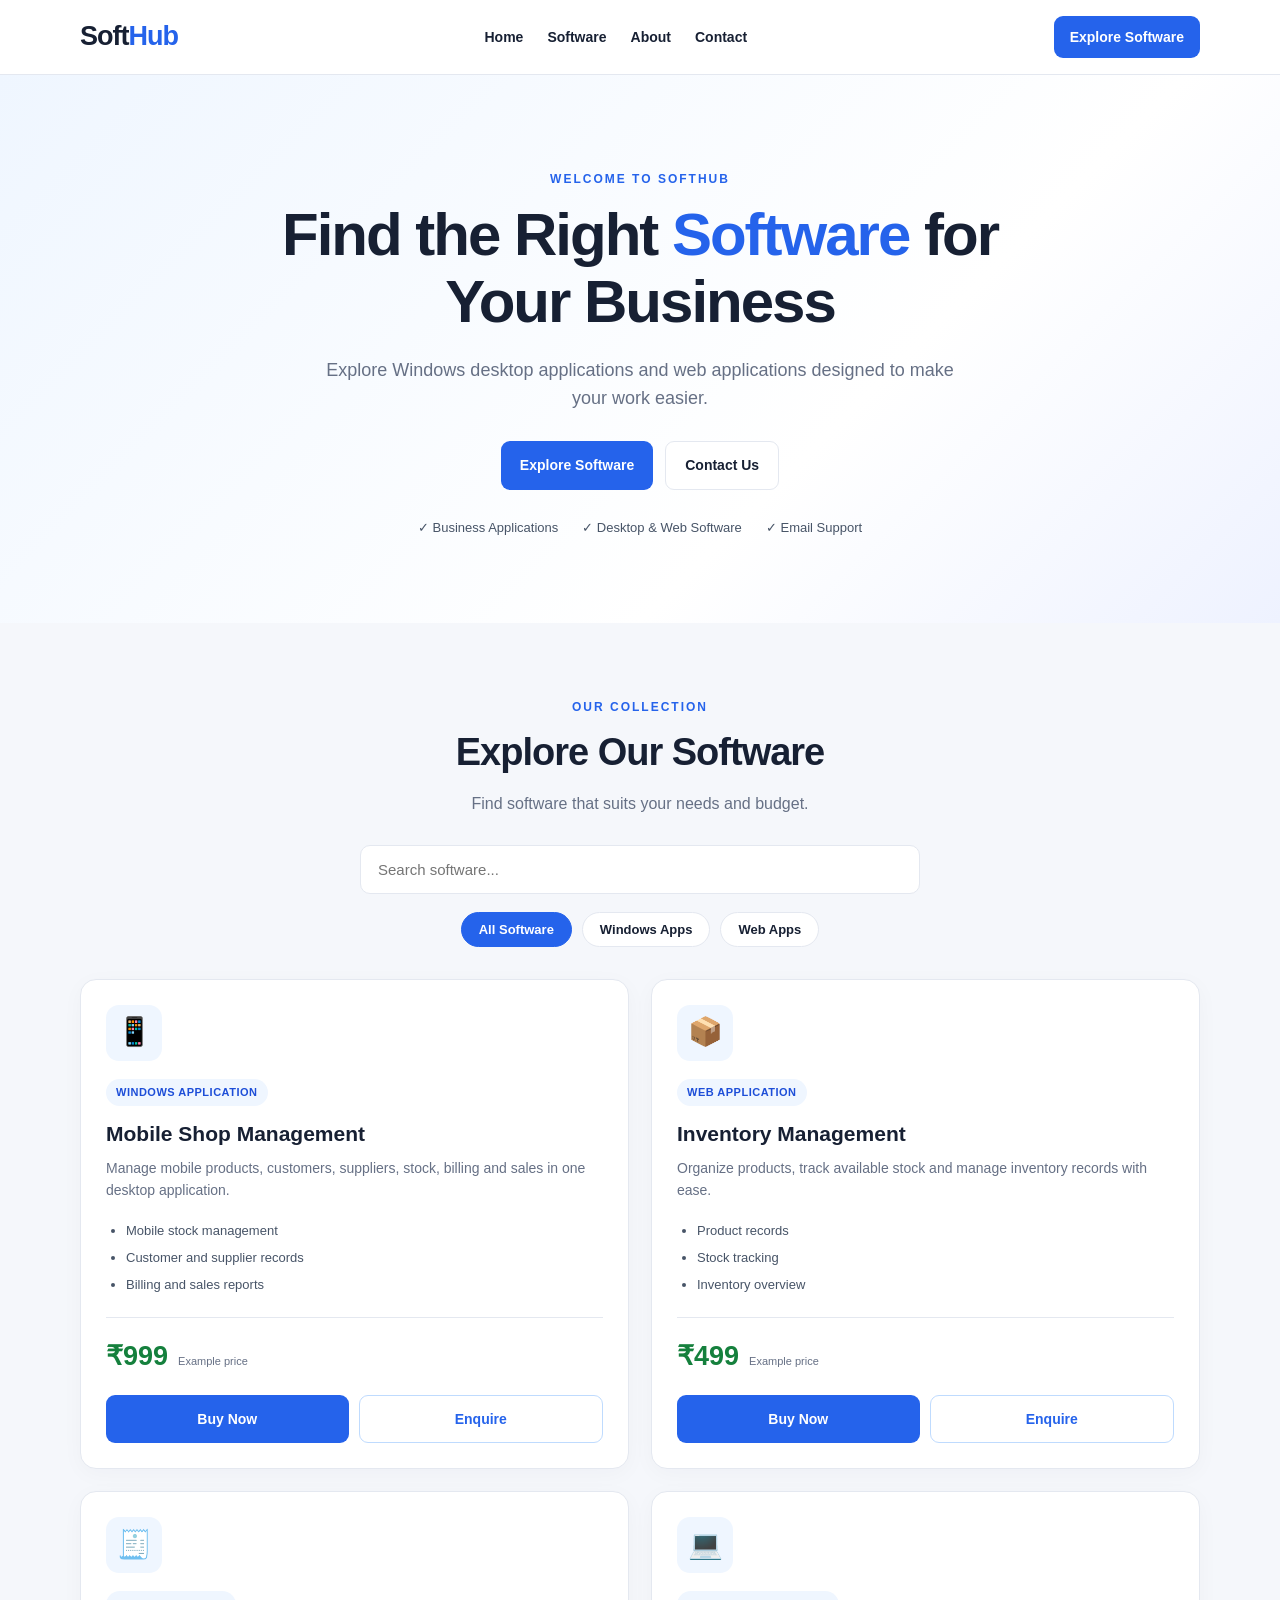
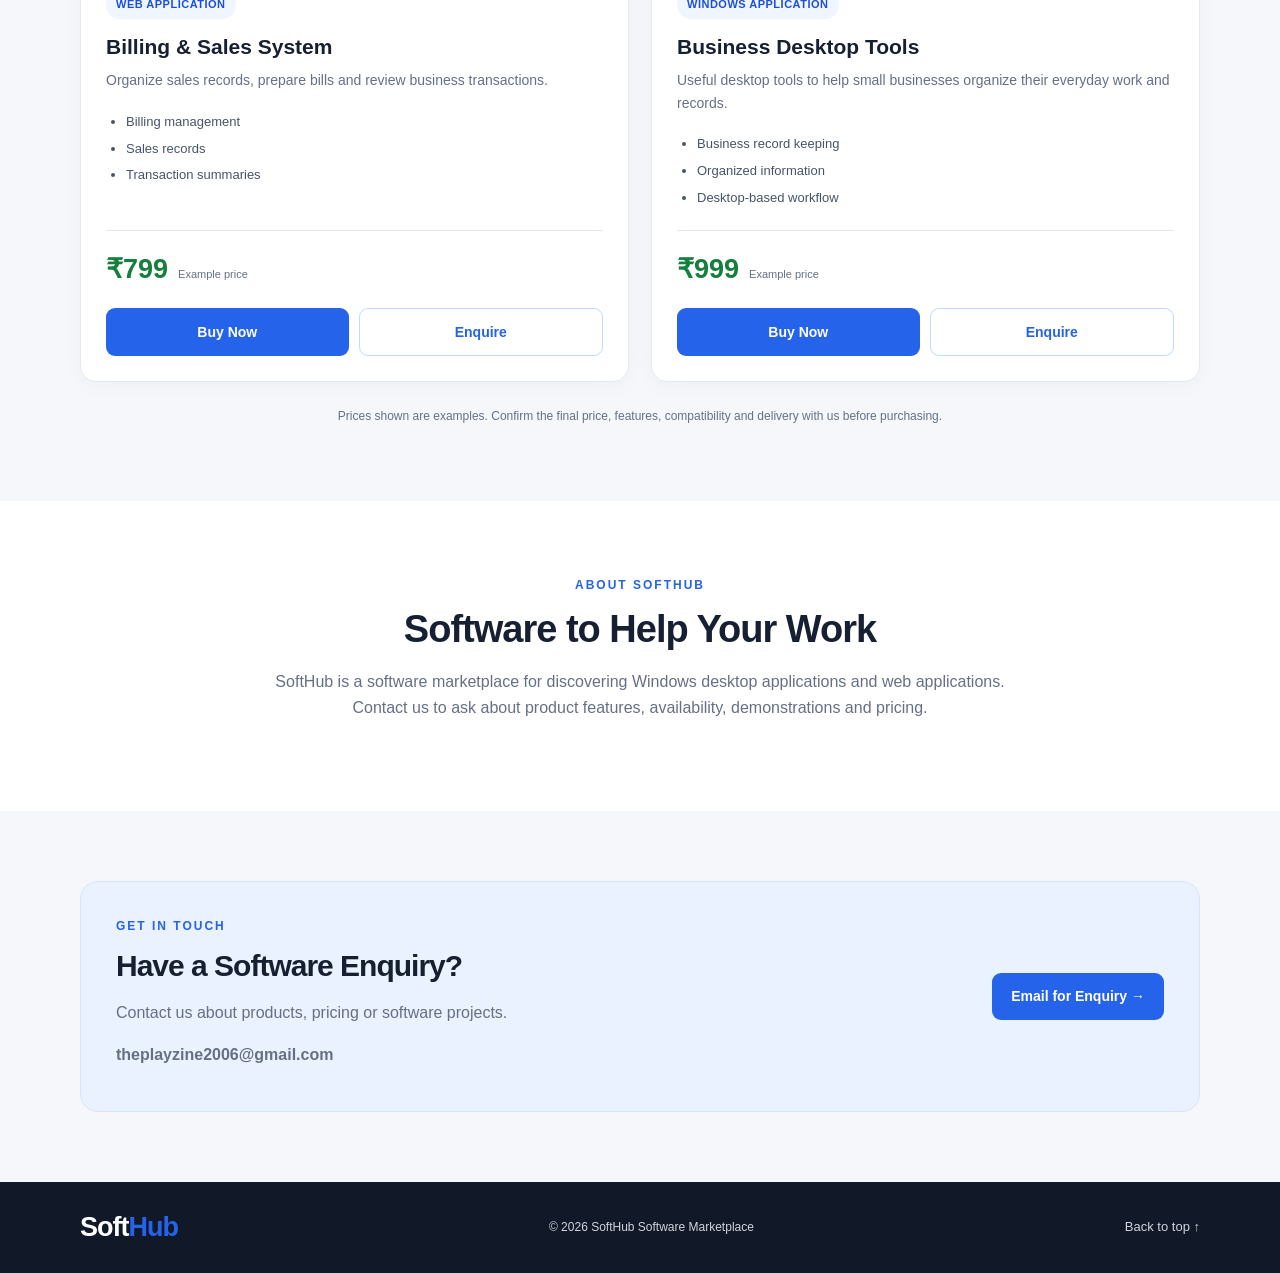
==== commit da8993bd: "Revise HTML content and structure for SoftHub Updated the HTML structure and content for SoftHub Sof" ====
--- a/index.html
+++ b/index.html
@@ -4,239 +4,233 @@
 <head>
   <meta charset="UTF-8">
   <meta name="viewport" content="width=device-width, initial-scale=1.0">
-  <meta name="description" content="SoftHub Software Marketplace - Explore Windows desktop applications and web applications.">
+  <meta name="description" content="SoftHub Software Marketplace - Windows and web applications.">
   <title>SoftHub | Software Marketplace</title>
   <link rel="stylesheet" href="style.css">
 </head>
 <body>
 
-  <header class="site-header">
-    <div class="container nav">
-      <a class="logo" href="#home">Soft<span>Hub</span></a>
-
-      <nav>
-        <a href="#home">Home</a>
-        <a href="#products">Software</a>
-        <a href="#about">About</a>
-        <a href="#contact">Contact</a>
-      </nav>
-
-      <a class="header-btn" href="#products">Explore Software</a>
-    </div>
-  </header>
-
-  <main>
-    <section class="hero" id="home">
-      <div class="container hero-content">
-        <p class="eyebrow">WELCOME TO SOFTHUB</p>
-        <h1>Find the Right <span>Software</span> for Your Business</h1>
-        <p class="hero-description">
-          Explore useful Windows desktop applications and web applications
-          designed to make your work easier.
-        </p>
-        <div class="hero-buttons">
-          <a class="btn primary" href="#products">Explore Software</a>
-          <a class="btn secondary" href="#contact">Contact Us</a>
-        </div>
-        <div class="hero-points">
-          <span>✓ Business Applications</span>
-          <span>✓ Desktop & Web Software</span>
-          <span>✓ Email Support</span>
-        </div>
-      </div>
-    </section>
-
-    <section class="products-section" id="products">
-      <div class="container">
-        <div class="section-heading">
-          <p class="eyebrow">OUR COLLECTION</p>
-          <h2>Explore Our Software</h2>
-          <p>Find software that suits your needs and budget.</p>
-        </div>
-
-        <div class="search-box">
-          <input
-            type="search"
-            id="search"
-            placeholder="Search software..."
-            aria-label="Search software"
-          >
-        </div>
-
-        <div class="filters">
-          <button class="filter active" data-filter="all">All Software</button>
-          <button class="filter" data-filter="windows">Windows Apps</button>
-          <button class="filter" data-filter="web">Web Apps</button>
-        </div>
-
-        <div class="product-grid" id="productGrid">
-
-          <article class="product-card" data-category="windows">
-            <div class="product-icon">📱</div>
-            <span class="product-type">Windows Application</span>
-            <h3>Mobile Shop Management</h3>
-            <p class="product-description">
-              Manage mobile products, customers, suppliers, stock, billing
-              and sales in one desktop application.
-            </p>
-            <ul class="features">
-              <li>Mobile stock management</li>
-              <li>Customer and supplier records</li>
-              <li>Billing and sales reports</li>
-            </ul>
-            <div class="price-row">
-              <span class="product-price">₹999</span>
-              <span class="price-label">Example price</span>
-            </div>
-            <div class="card-buttons">
-              <a class="btn buy-btn"
-                 href="https://mail.google.com/mail/?view=cm&amp;fs=1&amp;to=theplayzine2006%40gmail.com&amp;su=Purchase%20Enquiry%3A%20Mobile%20Shop%20Management">
-                Buy Now
-              </a>
-              <a class="btn enquire-btn"
-                 href="https://mail.google.com/mail/?view=cm&amp;fs=1&amp;to=theplayzine2006%40gmail.com&amp;su=Software%20Enquiry%3A%20Mobile%20Shop%20Management">
-                Enquire
-              </a>
-            </div>
-          </article>
-
-          <article class="product-card" data-category="web">
-            <div class="product-icon">📦</div>
-            <span class="product-type">Web Application</span>
-            <h3>Inventory Management</h3>
-            <p class="product-description">
-              Organize products, track available stock and manage inventory
-              records with ease.
-            </p>
-            <ul class="features">
-              <li>Product records</li>
-              <li>Stock tracking</li>
-              <li>Inventory overview</li>
-            </ul>
-            <div class="price-row">
-              <span class="product-price">₹499</span>
-              <span class="price-label">Example price</span>
-            </div>
-            <div class="card-buttons">
-              <a class="btn buy-btn"
-                 href="https://mail.google.com/mail/?view=cm&amp;fs=1&amp;to=theplayzine2006%40gmail.com&amp;su=Purchase%20Enquiry%3A%20Inventory%20Management">
-                Buy Now
-              </a>
-              <a class="btn enquire-btn"
-                 href="https://mail.google.com/mail/?view=cm&amp;fs=1&amp;to=theplayzine2006%40gmail.com&amp;su=Software%20Enquiry%3A%20Inventory%20Management">
-                Enquire
-              </a>
-            </div>
-          </article>
-
-          <article class="product-card" data-category="web">
-            <div class="product-icon">🧾</div>
-            <span class="product-type">Web Application</span>
-            <h3>Billing &amp; Sales System</h3>
-            <p class="product-description">
-              Organize sales records, prepare bills and review business
-              transactions using a simple application.
-            </p>
-            <ul class="features">
-              <li>Billing management</li>
-              <li>Sales records</li>
-              <li>Transaction summaries</li>
-            </ul>
-            <div class="price-row">
-              <span class="product-price">₹799</span>
-              <span class="price-label">Example price</span>
-            </div>
-            <div class="card-buttons">
-              <a class="btn buy-btn"
-                 href="https://mail.google.com/mail/?view=cm&amp;fs=1&amp;to=theplayzine2006%40gmail.com&amp;su=Purchase%20Enquiry%3A%20Billing%20and%20Sales%20System">
-                Buy Now
-              </a>
-              <a class="btn enquire-btn"
-                 href="https://mail.google.com/mail/?view=cm&amp;fs=1&amp;to=theplayzine2006%40gmail.com&amp;su=Software%20Enquiry%3A%20Billing%20and%20Sales%20System">
-                Enquire
-              </a>
-            </div>
-          </article>
-
-          <article class="product-card" data-category="windows">
-            <div class="product-icon">💻</div>
-            <span class="product-type">Windows Application</span>
-            <h3>Business Desktop Tools</h3>
-            <p class="product-description">
-              Useful desktop tools to help small businesses organize their
-              everyday work and records.
-            </p>
-            <ul class="features">
-              <li>Business record keeping</li>
-              <li>Organized information</li>
-              <li>Desktop-based workflow</li>
-            </ul>
-            <div class="price-row">
-              <span class="product-price">₹999</span>
-              <span class="price-label">Example price</span>
-            </div>
-            <div class="card-buttons">
-              <a class="btn buy-btn"
-                 href="https://mail.google.com/mail/?view=cm&amp;fs=1&amp;to=theplayzine2006%40gmail.com&amp;su=Purchase%20Enquiry%3A%20Business%20Desktop%20Tools">
-                Buy Now
-              </a>
-              <a class="btn enquire-btn"
-                 href="https://mail.google.com/mail/?view=cm&amp;fs=1&amp;to=theplayzine2006%40gmail.com&amp;su=Software%20Enquiry%3A%20Business%20Desktop%20Tools">
-                Enquire
-              </a>
-            </div>
-          </article>
-
-        </div>
-
-        <p id="noResults" class="no-results" hidden>
-          No software found. Try another search.
-        </p>
-
-        <p class="notice">
-          Prices shown are examples. Confirm the final price, features,
-          compatibility and delivery with us before purchasing.
-        </p>
-      </div>
-    </section>
-
-    <section class="about-section" id="about">
-      <div class="container about-content">
-        <p class="eyebrow">ABOUT SOFTHUB</p>
-        <h2>Software to Help Your Work</h2>
-        <p>
-          SoftHub is a software marketplace concept for discovering
-          Windows desktop applications and web applications. Contact us
-          to ask about product features, availability, demonstrations and pricing.
-        </p>
-      </div>
-    </section>
-
-    <section class="contact-section" id="contact">
-      <div class="container contact-box">
-        <div>
-          <p class="eyebrow">GET IN TOUCH</p>
-          <h2>Have a Software Enquiry?</h2>
-          <p>Contact us to discuss a product, pricing or a software project.</p>
-          <p class="email-address">theplayzine2006@gmail.com</p>
-        </div>
-        <a class="btn primary"
-           id="contactBtn"
-           href="https://mail.google.com/mail/?view=cm&amp;fs=1&amp;to=theplayzine2006%40gmail.com&amp;su=SoftHub%20Software%20Enquiry">
-          Email for Enquiry →
-        </a>
-      </div>
-    </section>
-  </main>
-
-  <footer class="site-footer">
-    <div class="container footer-content">
-      <a class="logo" href="#home">Soft<span>Hub</span></a>
-      <p>© <span id="year"></span> SoftHub Software Marketplace</p>
-      <a href="#home">Back to top ↑</a>
-    </div>
-  </footer>
-
-  <script src="script.js"></script>
+<header class="site-header">
+  <div class="container nav">
+    <a class="logo" href="#home">Soft<span>Hub</span></a>
+    <nav>
+      <a href="#home">Home</a>
+      <a href="#products">Software</a>
+      <a href="#about">About</a>
+      <a href="#contact">Contact</a>
+    </nav>
+    <a class="header-btn" href="#products">Explore Software</a>
+  </div>
+</header>
+
+<main>
+  <section class="hero" id="home">
+    <div class="container hero-content">
+      <p class="eyebrow">WELCOME TO SOFTHUB</p>
+      <h1>Find the Right <span>Software</span> for Your Business</h1>
+      <p class="hero-description">
+        Explore Windows desktop applications and web applications
+        designed to make your work easier.
+      </p>
+      <div class="hero-buttons">
+        <a class="btn primary" href="#products">Explore Software</a>
+        <a class="btn secondary" href="#contact">Contact Us</a>
+      </div>
+      <div class="hero-points">
+        <span>✓ Business Applications</span>
+        <span>✓ Desktop & Web Software</span>
+        <span>✓ Email Support</span>
+      </div>
+    </div>
+  </section>
+
+  <section class="products-section" id="products">
+    <div class="container">
+      <div class="section-heading">
+        <p class="eyebrow">OUR COLLECTION</p>
+        <h2>Explore Our Software</h2>
+        <p>Find software that suits your needs and budget.</p>
+      </div>
+
+      <div class="search-box">
+        <input type="search" id="search"
+          placeholder="Search software..."
+          aria-label="Search software">
+      </div>
+
+      <div class="filters">
+        <button class="filter active" data-filter="all">All Software</button>
+        <button class="filter" data-filter="windows">Windows Apps</button>
+        <button class="filter" data-filter="web">Web Apps</button>
+      </div>
+
+      <div class="product-grid">
+
+        <article class="product-card" data-category="windows">
+          <div class="product-icon">📱</div>
+          <span class="product-type">Windows Application</span>
+          <h3>Mobile Shop Management</h3>
+          <p class="product-description">
+            Manage mobile products, customers, suppliers, stock,
+            billing and sales in one desktop application.
+          </p>
+          <ul class="features">
+            <li>Mobile stock management</li>
+            <li>Customer and supplier records</li>
+            <li>Billing and sales reports</li>
+          </ul>
+          <div class="price-row">
+            <span class="product-price">₹999</span>
+            <span class="price-label">Example price</span>
+          </div>
+          <div class="card-buttons">
+            <a class="btn buy-btn"
+              href="https://mail.google.com/mail/?view=cm&amp;fs=1&amp;to=theplayzine2006%40gmail.com&amp;su=Purchase%20Enquiry%3A%20Mobile%20Shop%20Management">
+              Buy Now
+            </a>
+            <a class="btn enquire-btn"
+              href="https://mail.google.com/mail/?view=cm&amp;fs=1&amp;to=theplayzine2006%40gmail.com&amp;su=Software%20Enquiry%3A%20Mobile%20Shop%20Management">
+              Enquire
+            </a>
+          </div>
+        </article>
+
+        <article class="product-card" data-category="web">
+          <div class="product-icon">📦</div>
+          <span class="product-type">Web Application</span>
+          <h3>Inventory Management</h3>
+          <p class="product-description">
+            Organize products, track available stock and manage
+            inventory records with ease.
+          </p>
+          <ul class="features">
+            <li>Product records</li>
+            <li>Stock tracking</li>
+            <li>Inventory overview</li>
+          </ul>
+          <div class="price-row">
+            <span class="product-price">₹499</span>
+            <span class="price-label">Example price</span>
+          </div>
+          <div class="card-buttons">
+            <a class="btn buy-btn"
+              href="https://mail.google.com/mail/?view=cm&amp;fs=1&amp;to=theplayzine2006%40gmail.com&amp;su=Purchase%20Enquiry%3A%20Inventory%20Management">
+              Buy Now
+            </a>
+            <a class="btn enquire-btn"
+              href="https://mail.google.com/mail/?view=cm&amp;fs=1&amp;to=theplayzine2006%40gmail.com&amp;su=Software%20Enquiry%3A%20Inventory%20Management">
+              Enquire
+            </a>
+          </div>
+        </article>
+
+        <article class="product-card" data-category="web">
+          <div class="product-icon">🧾</div>
+          <span class="product-type">Web Application</span>
+          <h3>Billing &amp; Sales System</h3>
+          <p class="product-description">
+            Organize sales records, prepare bills and review
+            business transactions.
+          </p>
+          <ul class="features">
+            <li>Billing management</li>
+            <li>Sales records</li>
+            <li>Transaction summaries</li>
+          </ul>
+          <div class="price-row">
+            <span class="product-price">₹799</span>
+            <span class="price-label">Example price</span>
+          </div>
+          <div class="card-buttons">
+            <a class="btn buy-btn"
+              href="https://mail.google.com/mail/?view=cm&amp;fs=1&amp;to=theplayzine2006%40gmail.com&amp;su=Purchase%20Enquiry%3A%20Billing%20and%20Sales%20System">
+              Buy Now
+            </a>
+            <a class="btn enquire-btn"
+              href="https://mail.google.com/mail/?view=cm&amp;fs=1&amp;to=theplayzine2006%40gmail.com&amp;su=Software%20Enquiry%3A%20Billing%20and%20Sales%20System">
+              Enquire
+            </a>
+          </div>
+        </article>
+
+        <article class="product-card" data-category="windows">
+          <div class="product-icon">💻</div>
+          <span class="product-type">Windows Application</span>
+          <h3>Business Desktop Tools</h3>
+          <p class="product-description">
+            Useful desktop tools to help small businesses organize
+            their everyday work and records.
+          </p>
+          <ul class="features">
+            <li>Business record keeping</li>
+            <li>Organized information</li>
+            <li>Desktop-based workflow</li>
+          </ul>
+          <div class="price-row">
+            <span class="product-price">₹999</span>
+            <span class="price-label">Example price</span>
+          </div>
+          <div class="card-buttons">
+            <a class="btn buy-btn"
+              href="https://mail.google.com/mail/?view=cm&amp;fs=1&amp;to=theplayzine2006%40gmail.com&amp;su=Purchase%20Enquiry%3A%20Business%20Desktop%20Tools">
+              Buy Now
+            </a>
+            <a class="btn enquire-btn"
+              href="https://mail.google.com/mail/?view=cm&amp;fs=1&amp;to=theplayzine2006%40gmail.com&amp;su=Software%20Enquiry%3A%20Business%20Desktop%20Tools">
+              Enquire
+            </a>
+          </div>
+        </article>
+
+      </div>
+
+      <p id="noResults" class="no-results" hidden>
+        No software found. Try another search.
+      </p>
+
+      <p class="notice">
+        Prices shown are examples. Confirm the final price, features,
+        compatibility and delivery with us before purchasing.
+      </p>
+    </div>
+  </section>
+
+  <section class="about-section" id="about">
+    <div class="container about-content">
+      <p class="eyebrow">ABOUT SOFTHUB</p>
+      <h2>Software to Help Your Work</h2>
+      <p>
+        SoftHub is a software marketplace for discovering Windows
+        desktop applications and web applications. Contact us to ask
+        about product features, availability, demonstrations and pricing.
+      </p>
+    </div>
+  </section>
+
+  <section class="contact-section" id="contact">
+    <div class="container contact-box">
+      <div>
+        <p class="eyebrow">GET IN TOUCH</p>
+        <h2>Have a Software Enquiry?</h2>
+        <p>Contact us about products, pricing or software projects.</p>
+        <p class="email-address">theplayzine2006@gmail.com</p>
+      </div>
+      <a class="btn primary" id="contactBtn"
+        href="https://mail.google.com/mail/?view=cm&amp;fs=1&amp;to=theplayzine2006%40gmail.com&amp;su=SoftHub%20Software%20Enquiry">
+        Email for Enquiry →
+      </a>
+    </div>
+  </section>
+</main>
+
+<footer class="site-footer">
+  <div class="container footer-content">
+    <a class="logo" href="#home">Soft<span>Hub</span></a>
+    <p>© <span id="year"></span> SoftHub Software Marketplace</p>
+    <a href="#home">Back to top ↑</a>
+  </div>
+</footer>
+
+<script src="script.js"></script>
 </body>
 </html>
--- a/style.css
+++ b/style.css
@@ -1,136 +1,518 @@
 
-* { box-sizing: border-box; }
-html { scroll-behavior: smooth; }
+:root {
+  --primary: #2563eb;
+  --primary-dark: #1d4ed8;
+  --text: #172033;
+  --muted: #667085;
+  --background: #f5f7fb;
+  --white: #ffffff;
+  --border: #e4e8f0;
+  --green: #15803d;
+}
+
+* {
+  box-sizing: border-box;
+}
+
+html {
+  scroll-behavior: smooth;
+  scroll-padding-top: 90px;
+}
+
 body {
-  margin: 0; font-family: Arial, sans-serif;
-  background: #0b1020; color: #f4f6ff;
-}
-a { color: inherit; text-decoration: none; }
-.navbar {
-  display: flex; justify-content: space-between; align-items: center;
-  padding: 22px 7%; border-bottom: 1px solid #202940;
-  gap: 24px; flex-wrap: wrap;
-}
-.logo { font-size: 27px; font-weight: 800; }
-.logo span, .hero h1 span { color: #8a7cff; }
-nav { display: flex; gap: 25px; color: #b8c1d8; font-size: 14px; }
-nav a:hover { color: white; }
-.nav-btn, .btn {
-  padding: 12px 18px; border-radius: 8px; font-weight: 700;
-  font-size: 14px; display: inline-block;
-}
-.nav-btn, .primary { background: #7565f6; color: white; }
+  margin: 0;
+  font-family: Arial, Helvetica, sans-serif;
+  background: var(--background);
+  color: var(--text);
+  line-height: 1.6;
+}
+
+a {
+  color: inherit;
+}
+
+.container {
+  width: min(1120px, 92%);
+  margin: 0 auto;
+}
+
+.site-header {
+  background: var(--white);
+  border-bottom: 1px solid var(--border);
+  position: sticky;
+  top: 0;
+  z-index: 10;
+}
+
+.nav {
+  min-height: 74px;
+  display: flex;
+  align-items: center;
+  justify-content: space-between;
+  gap: 22px;
+}
+
+.logo {
+  font-size: 27px;
+  font-weight: 800;
+  text-decoration: none;
+  letter-spacing: -1px;
+}
+
+.logo span,
+.hero h1 span {
+  color: var(--primary);
+}
+
+nav {
+  display: flex;
+  align-items: center;
+  gap: 24px;
+}
+
+nav a {
+  text-decoration: none;
+  font-size: 14px;
+  font-weight: 600;
+}
+
+nav a:hover,
+.site-footer a:hover {
+  color: var(--primary);
+}
+
+.header-btn {
+  text-decoration: none;
+  background: var(--primary);
+  color: white;
+  border-radius: 9px;
+  padding: 10px 16px;
+  font-weight: 700;
+  font-size: 14px;
+}
+
+.header-btn:hover,
+.buy-btn:hover,
+.btn.primary:hover {
+  background: var(--primary-dark);
+}
+
 .hero {
-  padding: 90px 8%; display: grid;
-  grid-template-columns: 1.1fr 0.9fr;
-  align-items: center; gap: 55px; min-height: 540px;
-  background: radial-gradient(ellipse at 80% 40%, #242151 0, #0b1020 65%);
-}
-.tag { color: #a79cff; font-size: 11px; font-weight: bold; letter-spacing: 2px; }
-h1 { font-size: clamp(38px, 5vw, 64px); line-height: 1.12; margin: 20px 0; }
-.hero-content > p, .section-heading p, .contact > p {
-  color: #aab5ce; line-height: 1.8; max-width: 520px;
-}
-.hero-actions { display: flex; gap: 12px; flex-wrap: wrap; margin-top: 28px; }
-.secondary { border: 1px solid #414a66; }
-.stats { display: flex; gap: 32px; margin-top: 48px; flex-wrap: wrap; }
-.stats div { display: grid; gap: 7px; }
-.stats strong { font-size: 14px; }
-.stats small { color: #8995b0; }
-.hero-art { position: relative; padding: 30px 0; }
-.window {
-  background: #151d33; border: 1px solid #414b6b;
-  border-radius: 14px; overflow: hidden; box-shadow: 0 30px 90px #0008;
-  transform: perspective(1000px) rotateY(-5deg);
-}
-.window-bar {
-  padding: 15px; display: flex; gap: 7px;
-  align-items: center; border-bottom: 1px solid #303951;
-}
-.window-bar i { width: 9px; height: 9px; background: #8576ff; border-radius: 50%; }
-.window-bar i:nth-child(2) { background: #4fd1a1; }
-.window-bar i:nth-child(3) { background: #f4b65c; }
-.window-bar span { margin-left: 12px; font-size: 11px; color: #aab5ce; }
-.window-body { display: flex; height: 245px; }
-.side { width: 22%; background: #10172a; border-right: 1px solid #303951; }
-.dashboard { padding: 25px 18px; flex: 1; }
-.dash-title { width: 55%; height: 12px; background: #6775a0; border-radius: 5px; }
-.dash-cards { display: flex; gap: 9px; margin-top: 24px; }
-.dash-cards i { height: 58px; flex: 1; background: #283455; border-radius: 7px; }
-.dash-chart {
-  height: 95px; margin-top: 15px; background: #202a48;
-  border-radius: 7px; display: flex; align-items: end;
-  gap: 10px; padding: 12px 18px;
-}
-.dash-chart b { flex: 1; background: #8a7cff; border-radius: 4px 4px 0 0; height: 40%; }
-.dash-chart b:nth-child(2) { height: 75%; }
-.dash-chart b:nth-child(3) { height: 55%; }
-.dash-chart b:nth-child(4) { height: 90%; }
-.dash-chart b:nth-child(5) { height: 65%; }
-.dash-chart b:nth-child(6) { height: 100%; }
-.float-card {
-  position: absolute; bottom: 3px; left: -20px;
-  padding: 15px 20px; background: #1b2540; border: 1px solid #454e70;
-  border-radius: 10px; font-size: 13px;
-}
-.section { padding: 80px 8%; }
-.section-heading { display: flex; justify-content: space-between; gap: 25px; align-items: center; flex-wrap: wrap; }
-h2 { font-size: 32px; margin: 13px 0; }
-#search {
-  padding: 13px 16px; width: min(100%, 290px); background: #141c30;
-  color: white; border: 1px solid #343e5a; border-radius: 8px;
-}
-.filters { display: flex; gap: 10px; flex-wrap: wrap; margin: 28px 0; }
+  padding: 95px 0 85px;
+  background: linear-gradient(135deg, #eff6ff, #ffffff 65%, #eef2ff);
+  text-align: center;
+}
+
+.hero-content {
+  max-width: 850px;
+}
+
+.eyebrow {
+  color: var(--primary);
+  font-size: 12px;
+  font-weight: 800;
+  letter-spacing: 2px;
+  margin: 0 0 12px;
+}
+
+.hero h1 {
+  font-size: clamp(36px, 6vw, 60px);
+  line-height: 1.12;
+  letter-spacing: -2px;
+  margin: 0 auto 20px;
+}
+
+.hero-description {
+  max-width: 650px;
+  margin: 0 auto;
+  color: var(--muted);
+  font-size: 18px;
+}
+
+.hero-buttons {
+  display: flex;
+  justify-content: center;
+  flex-wrap: wrap;
+  gap: 12px;
+  margin-top: 28px;
+}
+
+.btn {
+  display: inline-flex;
+  justify-content: center;
+  align-items: center;
+  border: 0;
+  border-radius: 9px;
+  padding: 12px 19px;
+  text-decoration: none;
+  font-size: 14px;
+  font-weight: 700;
+  cursor: pointer;
+  transition: background 0.2s, transform 0.2s;
+}
+
+.btn:hover {
+  transform: translateY(-1px);
+}
+
+.btn.primary {
+  background: var(--primary);
+  color: var(--white);
+}
+
+.btn.secondary {
+  background: var(--white);
+  border: 1px solid var(--border);
+  color: var(--text);
+}
+
+.btn.secondary:hover {
+  background: #f1f5f9;
+}
+
+.hero-points {
+  display: flex;
+  flex-wrap: wrap;
+  justify-content: center;
+  gap: 12px 24px;
+  margin-top: 28px;
+  color: #475467;
+  font-size: 13px;
+}
+
+.products-section {
+  padding: 75px 0;
+}
+
+.section-heading {
+  text-align: center;
+  margin-bottom: 28px;
+}
+
+.section-heading h2,
+.about-content h2,
+.contact-box h2 {
+  font-size: clamp(27px, 4vw, 38px);
+  line-height: 1.2;
+  margin: 0 0 12px;
+  letter-spacing: -1px;
+}
+
+.section-heading > p:last-child,
+.about-content > p:last-child,
+.contact-box p:not(.eyebrow) {
+  color: var(--muted);
+}
+
+.search-box {
+  max-width: 560px;
+  margin: 25px auto 18px;
+}
+
+.search-box input {
+  width: 100%;
+  padding: 15px 17px;
+  background: var(--white);
+  border: 1px solid var(--border);
+  border-radius: 10px;
+  font-size: 15px;
+  outline: none;
+}
+
+.search-box input:focus {
+  border-color: var(--primary);
+  box-shadow: 0 0 0 3px #2563eb18;
+}
+
+.filters {
+  display: flex;
+  justify-content: center;
+  flex-wrap: wrap;
+  gap: 10px;
+  margin-bottom: 32px;
+}
+
 .filter {
-  background: #151d30; color: #bdc7df; border: 1px solid #343e59;
-  padding: 10px 15px; border-radius: 7px; cursor: pointer;
-}
-.filter.active { background: #7565f6; color: white; border-color: #7565f6; }
-.product-grid { display: grid; grid-template-columns: repeat(2, minmax(0, 1fr)); gap: 20px; }
+  background: var(--white);
+  color: var(--text);
+  border: 1px solid var(--border);
+  border-radius: 30px;
+  padding: 9px 17px;
+  font-size: 13px;
+  font-weight: 700;
+  cursor: pointer;
+}
+
+.filter.active,
+.filter:hover {
+  background: var(--primary);
+  border-color: var(--primary);
+  color: var(--white);
+}
+
+.product-grid {
+  display: grid;
+  grid-template-columns: repeat(2, minmax(0, 1fr));
+  gap: 22px;
+}
+
 .product-card {
-  background: #121a2c; border: 1px solid #28334d;
-  border-radius: 13px; padding: 25px; transition: .2s;
-}
-.product-card:hover { border-color: #7565f6; transform: translateY(-3px); }
+  display: flex;
+  flex-direction: column;
+  background: var(--white);
+  border: 1px solid var(--border);
+  border-radius: 16px;
+  padding: 25px;
+  box-shadow: 0 5px 22px #17203308;
+  transition: transform 0.2s, box-shadow 0.2s;
+}
+
+.product-card:hover {
+  transform: translateY(-4px);
+  box-shadow: 0 12px 30px #17203312;
+}
+
+.product-card[hidden] {
+  display: none;
+}
+
 .product-icon {
-  width: 48px; height: 48px; display: grid; place-items: center;
-  font-size: 26px; border-radius: 12px; margin-bottom: 20px;
-}
-.purple { background: #30275b; color: #b7aaff; }
-.blue { background: #18385c; color: #75c4ff; }
-.green { background: #17483f; color: #73e6b7; }
-.orange { background: #50351e; color: #ffbf7a; }
-.product-type { font-size: 10px; letter-spacing: 1.4px; color: #a99dff; }
-.product-card h3 { font-size: 21px; margin: 13px 0; }
-.product-card p, .benefits p { color: #aab5ce; line-height: 1.7; font-size: 14px; }
-.product-bottom {
-  display: flex; justify-content: space-between; gap: 10px; flex-wrap: wrap;
-  padding-top: 18px; margin-top: 18px; border-top: 1px solid #29334a;
-  font-size: 12px; color: #aab5ce;
-}
-.contact-product { color: #b2a7ff; font-weight: bold; }
-.notice { font-size: 12px; color: #8390aa; margin-top: 24px; }
-.about { background: #10172a; }
-.benefits { display: grid; grid-template-columns: repeat(3, 1fr); gap: 25px; margin-top: 35px; }
-.benefits div { padding: 22px; border: 1px solid #2c3650; border-radius: 10px; }
-.contact { text-align: center; }
-.contact > p { margin: 14px auto 25px; }
-footer {
-  padding: 25px 8%; border-top: 1px solid #29334a;
-  display: flex; justify-content: space-between; align-items: center; gap: 15px; flex-wrap: wrap;
-}
-footer p { color: #8d9ab4; font-size: 13px; }
-@media(max-width: 800px) {
-  .hero { grid-template-columns: 1fr; padding-top: 60px; }
-  .hero-art { max-width: 520px; width: 100%; margin: auto; }
-  .navbar { padding: 18px 5%; }
-  nav { order: 3; width: 100%; justify-content: space-between; gap: 10px; }
-  .product-grid { grid-template-columns: 1fr; }
-  .benefits { grid-template-columns: 1fr; }
-  .section { padding: 60px 6%; }
-}
-@media(max-width: 400px) {
-  .nav-btn { display: none; }
-  nav { font-size: 12px; }
-  .stats { gap: 18px; }
-}
+  width: 56px;
+  height: 56px;
+  display: grid;
+  place-items: center;
+  background: #eff6ff;
+  border-radius: 13px;
+  font-size: 28px;
+  margin-bottom: 18px;
+}
+
+.product-type {
+  align-self: flex-start;
+  background: #eff6ff;
+  color: #1d4ed8;
+  border-radius: 30px;
+  padding: 5px 10px;
+  font-size: 11px;
+  font-weight: 800;
+  text-transform: uppercase;
+  letter-spacing: 0.5px;
+}
+
+.product-card h3 {
+  margin: 14px 0 8px;
+  font-size: 21px;
+  line-height: 1.35;
+}
+
+.product-description {
+  color: var(--muted);
+  font-size: 14px;
+  margin: 0 0 12px;
+}
+
+.features {
+  padding-left: 20px;
+  margin: 5px 0 18px;
+  color: #475467;
+  font-size: 13px;
+}
+
+.features li {
+  padding: 3px 0;
+}
+
+.price-row {
+  display: flex;
+  align-items: baseline;
+  gap: 10px;
+  flex-wrap: wrap;
+  margin-top: auto;
+  padding: 17px 0;
+  border-top: 1px solid var(--border);
+}
+
+.product-price {
+  color: var(--green);
+  font-size: 27px;
+  font-weight: 800;
+}
+
+.price-label {
+  color: var(--muted);
+  font-size: 11px;
+}
+
+.card-buttons {
+  display: flex;
+  gap: 10px;
+  flex-wrap: wrap;
+}
+
+.card-buttons .btn {
+  flex: 1;
+  min-width: 110px;
+}
+
+.buy-btn {
+  background: var(--primary);
+  color: var(--white);
+}
+
+.enquire-btn {
+  color: var(--primary);
+  border: 1px solid #bfdbfe;
+  background: var(--white);
+}
+
+.enquire-btn:hover {
+  background: #eff6ff;
+}
+
+.notice {
+  margin: 25px 0 0;
+  color: var(--muted);
+  font-size: 12px;
+  text-align: center;
+}
+
+.no-results {
+  text-align: center;
+  color: var(--muted);
+  padding: 20px;
+}
+
+.about-section {
+  padding: 75px 0;
+  background: var(--white);
+}
+
+.about-content {
+  max-width: 760px;
+  text-align: center;
+}
+
+.about-content > p:last-child {
+  font-size: 16px;
+}
+
+.contact-section {
+  padding: 70px 0;
+}
+
+.contact-box {
+  display: flex;
+  justify-content: space-between;
+  align-items: center;
+  gap: 25px;
+  background: #eaf1ff;
+  border: 1px solid #d7e4ff;
+  border-radius: 18px;
+  padding: 35px;
+}
+
+.contact-box h2 {
+  font-size: 30px;
+}
+
+.contact-box p:not(.eyebrow) {
+  margin-bottom: 8px;
+}
+
+.contact-box .email-address {
+  color: var(--primary);
+  font-weight: 700;
+  overflow-wrap: anywhere;
+}
+
+.contact-box .btn {
+  flex-shrink: 0;
+}
+
+.site-footer {
+  background: #111827;
+  color: #d1d5db;
+  padding: 24px 0;
+}
+
+.footer-content {
+  display: flex;
+  justify-content: space-between;
+  align-items: center;
+  flex-wrap: wrap;
+  gap: 15px;
+}
+
+.footer-content .logo {
+  color: white;
+}
+
+.footer-content p {
+  font-size: 12px;
+  margin: 0;
+}
+
+.footer-content > a:last-child {
+  font-size: 13px;
+  text-decoration: none;
+}
+
+@media (max-width: 760px) {
+  .nav {
+    flex-wrap: wrap;
+    padding: 14px 0;
+    gap: 13px;
+  }
+
+  nav {
+    order: 3;
+    width: 100%;
+    justify-content: space-between;
+    gap: 10px;
+  }
+
+  nav a {
+    font-size: 12px;
+  }
+
+  .header-btn {
+    font-size: 12px;
+    padding: 9px 11px;
+  }
+
+  .hero {
+    padding: 65px 0;
+  }
+
+  .hero h1 {
+    letter-spacing: -1px;
+  }
+
+  .hero-description {
+    font-size: 16px;
+  }
+
+  .product-grid {
+    grid-template-columns: 1fr;
+  }
+
+  .products-section,
+  .about-section {
+    padding: 55px 0;
+  }
+
+  .contact-box {
+    align-items: flex-start;
+    flex-direction: column;
+    padding: 25px;
+  }
+
+  .contact-box .btn {
+    width: 100%;
+  }
+
+  .footer-content {
+    flex-direction: column;
+    text-align: center;
+  }
+}
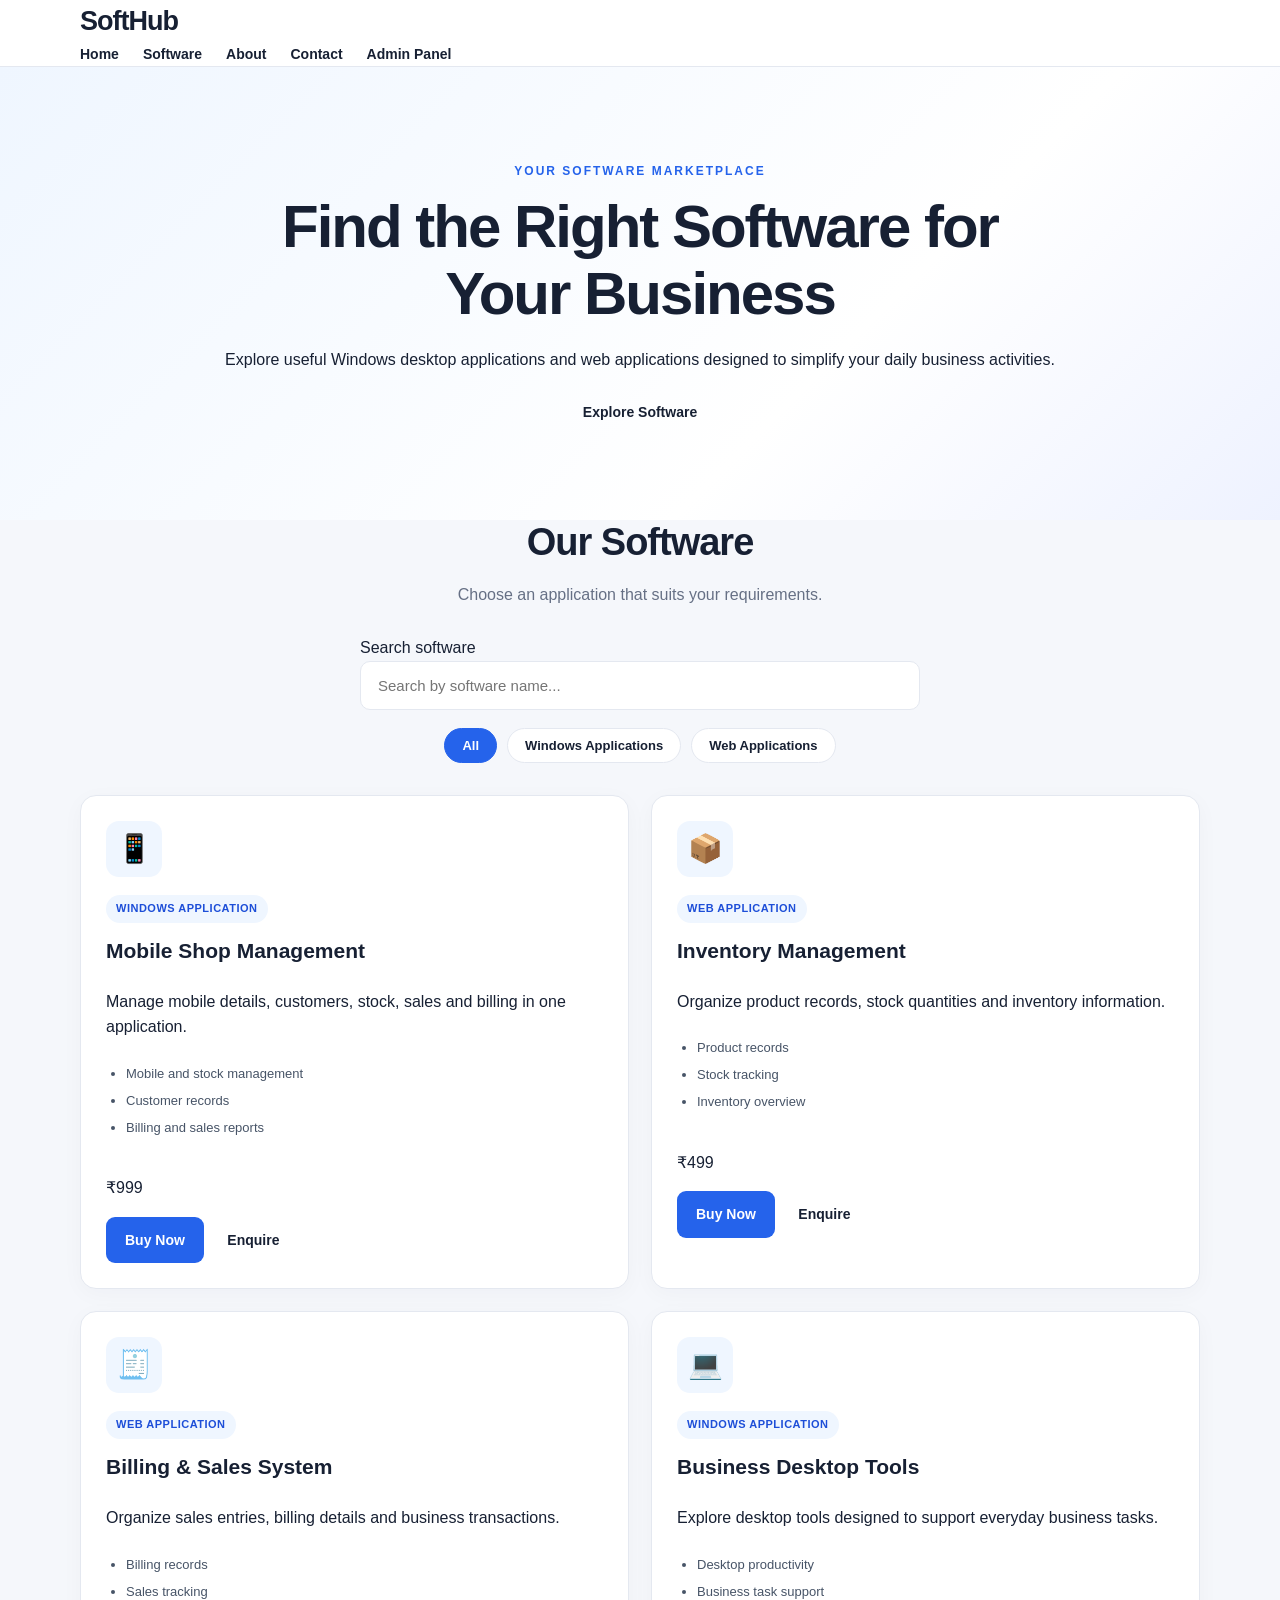
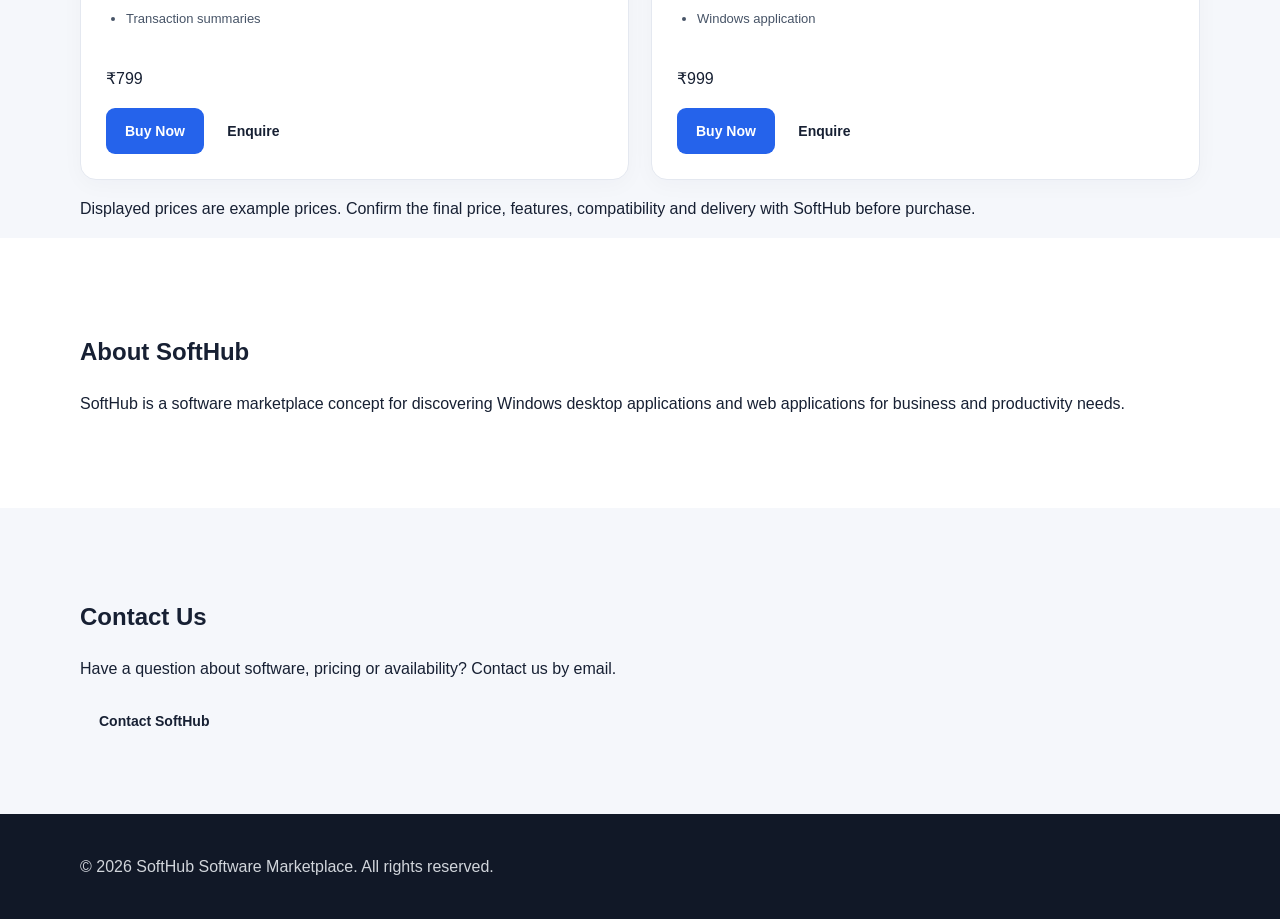
==== commit 6bf55199: "Revise index.html for improved layout and SEO Updated the structure and content of the index.html fi" ====
--- a/index.html
+++ b/index.html
@@ -4,233 +4,260 @@
 <head>
   <meta charset="UTF-8">
   <meta name="viewport" content="width=device-width, initial-scale=1.0">
-  <meta name="description" content="SoftHub Software Marketplace - Windows and web applications.">
-  <title>SoftHub | Software Marketplace</title>
+
+  <title>SoftHub Software Marketplace</title>
+  <meta name="description" content="Discover Windows desktop and web applications at SoftHub Software Marketplace.">
+
   <link rel="stylesheet" href="style.css">
+  <script src="script.js" defer></script>
 </head>
+
 <body>
-
-<header class="site-header">
-  <div class="container nav">
-    <a class="logo" href="#home">Soft<span>Hub</span></a>
-    <nav>
-      <a href="#home">Home</a>
-      <a href="#products">Software</a>
-      <a href="#about">About</a>
-      <a href="#contact">Contact</a>
-    </nav>
-    <a class="header-btn" href="#products">Explore Software</a>
-  </div>
-</header>
-
-<main>
-  <section class="hero" id="home">
-    <div class="container hero-content">
-      <p class="eyebrow">WELCOME TO SOFTHUB</p>
-      <h1>Find the Right <span>Software</span> for Your Business</h1>
-      <p class="hero-description">
-        Explore Windows desktop applications and web applications
-        designed to make your work easier.
-      </p>
-      <div class="hero-buttons">
-        <a class="btn primary" href="#products">Explore Software</a>
-        <a class="btn secondary" href="#contact">Contact Us</a>
-      </div>
-      <div class="hero-points">
-        <span>✓ Business Applications</span>
-        <span>✓ Desktop & Web Software</span>
-        <span>✓ Email Support</span>
-      </div>
+  <header class="site-header">
+    <div class="container header-content">
+      <a class="logo" href="index.html">SoftHub</a>
+
+      <nav aria-label="Main navigation">
+        <a href="#home">Home</a>
+        <a href="#software">Software</a>
+        <a href="#about">About</a>
+        <a href="#contact">Contact</a>
+        <a href="admin.html">Admin Panel</a>
+      </nav>
     </div>
-  </section>
-
-  <section class="products-section" id="products">
+  </header>
+
+  <main>
+    <section class="hero" id="home">
+      <div class="container hero-content">
+        <p class="eyebrow">YOUR SOFTWARE MARKETPLACE</p>
+        <h1>Find the Right Software for Your Business</h1>
+        <p>
+          Explore useful Windows desktop applications and web applications
+          designed to simplify your daily business activities.
+        </p>
+        <a class="btn" href="#software">Explore Software</a>
+      </div>
+    </section>
+
+    <section class="software-section" id="software">
+      <div class="container">
+        <div class="section-heading">
+          <h2>Our Software</h2>
+          <p>Choose an application that suits your requirements.</p>
+        </div>
+
+        <div class="search-box">
+          <label for="search">Search software</label>
+          <input
+            type="search"
+            id="search"
+            placeholder="Search by software name..."
+          >
+        </div>
+
+        <div class="filters" aria-label="Filter software">
+          <button class="filter active" type="button" data-filter="all">
+            All
+          </button>
+          <button class="filter" type="button" data-filter="windows">
+            Windows Applications
+          </button>
+          <button class="filter" type="button" data-filter="web">
+            Web Applications
+          </button>
+        </div>
+
+        <div class="product-grid" id="productGrid">
+
+          <!-- Product 1 -->
+          <article
+            class="product-card"
+            data-category="windows"
+            data-product="mobile"
+          >
+            <div class="product-icon" aria-hidden="true">📱</div>
+            <span class="product-type">Windows Application</span>
+            <h3>Mobile Shop Management</h3>
+            <p class="description">
+              Manage mobile details, customers, stock, sales and billing
+              in one application.
+            </p>
+            <ul class="features">
+              <li>Mobile and stock management</li>
+              <li>Customer records</li>
+              <li>Billing and sales reports</li>
+            </ul>
+            <p class="price">₹999</p>
+            <div class="product-actions">
+              <a
+                class="btn buy-btn"
+                href="https://mail.google.com/mail/?view=cm&amp;fs=1&amp;to=theplayzine2006%40gmail.com&amp;su=Purchase%20Enquiry%3A%20Mobile%20Shop%20Management"
+                target="_blank"
+                rel="noopener noreferrer"
+              >Buy Now</a>
+              <a
+                class="btn btn-outline"
+                href="https://mail.google.com/mail/?view=cm&amp;fs=1&amp;to=theplayzine2006%40gmail.com&amp;su=Enquiry%3A%20Mobile%20Shop%20Management"
+                target="_blank"
+                rel="noopener noreferrer"
+              >Enquire</a>
+            </div>
+          </article>
+
+          <!-- Product 2 -->
+          <article
+            class="product-card"
+            data-category="web"
+            data-product="inventory"
+          >
+            <div class="product-icon" aria-hidden="true">📦</div>
+            <span class="product-type">Web Application</span>
+            <h3>Inventory Management</h3>
+            <p class="description">
+              Organize product records, stock quantities and inventory
+              information.
+            </p>
+            <ul class="features">
+              <li>Product records</li>
+              <li>Stock tracking</li>
+              <li>Inventory overview</li>
+            </ul>
+            <p class="price">₹499</p>
+            <div class="product-actions">
+              <a
+                class="btn buy-btn"
+                href="https://mail.google.com/mail/?view=cm&amp;fs=1&amp;to=theplayzine2006%40gmail.com&amp;su=Purchase%20Enquiry%3A%20Inventory%20Management"
+                target="_blank"
+                rel="noopener noreferrer"
+              >Buy Now</a>
+              <a
+                class="btn btn-outline"
+                href="https://mail.google.com/mail/?view=cm&amp;fs=1&amp;to=theplayzine2006%40gmail.com&amp;su=Enquiry%3A%20Inventory%20Management"
+                target="_blank"
+                rel="noopener noreferrer"
+              >Enquire</a>
+            </div>
+          </article>
+
+          <!-- Product 3 -->
+          <article
+            class="product-card"
+            data-category="web"
+            data-product="billing"
+          >
+            <div class="product-icon" aria-hidden="true">🧾</div>
+            <span class="product-type">Web Application</span>
+            <h3>Billing &amp; Sales System</h3>
+            <p class="description">
+              Organize sales entries, billing details and business
+              transactions.
+            </p>
+            <ul class="features">
+              <li>Billing records</li>
+              <li>Sales tracking</li>
+              <li>Transaction summaries</li>
+            </ul>
+            <p class="price">₹799</p>
+            <div class="product-actions">
+              <a
+                class="btn buy-btn"
+                href="https://mail.google.com/mail/?view=cm&amp;fs=1&amp;to=theplayzine2006%40gmail.com&amp;su=Purchase%20Enquiry%3A%20Billing%20and%20Sales%20System"
+                target="_blank"
+                rel="noopener noreferrer"
+              >Buy Now</a>
+              <a
+                class="btn btn-outline"
+                href="https://mail.google.com/mail/?view=cm&amp;fs=1&amp;to=theplayzine2006%40gmail.com&amp;su=Enquiry%3A%20Billing%20and%20Sales%20System"
+                target="_blank"
+                rel="noopener noreferrer"
+              >Enquire</a>
+            </div>
+          </article>
+
+          <!-- Product 4 -->
+          <article
+            class="product-card"
+            data-category="windows"
+            data-product="business"
+          >
+            <div class="product-icon" aria-hidden="true">💻</div>
+            <span class="product-type">Windows Application</span>
+            <h3>Business Desktop Tools</h3>
+            <p class="description">
+              Explore desktop tools designed to support everyday
+              business tasks.
+            </p>
+            <ul class="features">
+              <li>Desktop productivity</li>
+              <li>Business task support</li>
+              <li>Windows application</li>
+            </ul>
+            <p class="price">₹999</p>
+            <div class="product-actions">
+              <a
+                class="btn buy-btn"
+                href="https://mail.google.com/mail/?view=cm&amp;fs=1&amp;to=theplayzine2006%40gmail.com&amp;su=Purchase%20Enquiry%3A%20Business%20Desktop%20Tools"
+                target="_blank"
+                rel="noopener noreferrer"
+              >Buy Now</a>
+              <a
+                class="btn btn-outline"
+                href="https://mail.google.com/mail/?view=cm&amp;fs=1&amp;to=theplayzine2006%40gmail.com&amp;su=Enquiry%3A%20Business%20Desktop%20Tools"
+                target="_blank"
+                rel="noopener noreferrer"
+              >Enquire</a>
+            </div>
+          </article>
+
+        </div>
+
+        <p id="noResults" hidden>
+          No software found. Try another search.
+        </p>
+
+        <p class="pricing-note">
+          Displayed prices are example prices. Confirm the final price,
+          features, compatibility and delivery with SoftHub before purchase.
+        </p>
+      </div>
+    </section>
+
+    <section class="about-section" id="about">
+      <div class="container">
+        <h2>About SoftHub</h2>
+        <p>
+          SoftHub is a software marketplace concept for discovering
+          Windows desktop applications and web applications for business
+          and productivity needs.
+        </p>
+      </div>
+    </section>
+
+    <section class="contact-section" id="contact">
+      <div class="container">
+        <h2>Contact Us</h2>
+        <p>
+          Have a question about software, pricing or availability?
+          Contact us by email.
+        </p>
+        <a
+          class="btn"
+          href="https://mail.google.com/mail/?view=cm&amp;fs=1&amp;to=theplayzine2006%40gmail.com&amp;su=SoftHub%20Customer%20Enquiry"
+          target="_blank"
+          rel="noopener noreferrer"
+        >Contact SoftHub</a>
+      </div>
+    </section>
+  </main>
+
+  <footer class="site-footer">
     <div class="container">
-      <div class="section-heading">
-        <p class="eyebrow">OUR COLLECTION</p>
-        <h2>Explore Our Software</h2>
-        <p>Find software that suits your needs and budget.</p>
-      </div>
-
-      <div class="search-box">
-        <input type="search" id="search"
-          placeholder="Search software..."
-          aria-label="Search software">
-      </div>
-
-      <div class="filters">
-        <button class="filter active" data-filter="all">All Software</button>
-        <button class="filter" data-filter="windows">Windows Apps</button>
-        <button class="filter" data-filter="web">Web Apps</button>
-      </div>
-
-      <div class="product-grid">
-
-        <article class="product-card" data-category="windows">
-          <div class="product-icon">📱</div>
-          <span class="product-type">Windows Application</span>
-          <h3>Mobile Shop Management</h3>
-          <p class="product-description">
-            Manage mobile products, customers, suppliers, stock,
-            billing and sales in one desktop application.
-          </p>
-          <ul class="features">
-            <li>Mobile stock management</li>
-            <li>Customer and supplier records</li>
-            <li>Billing and sales reports</li>
-          </ul>
-          <div class="price-row">
-            <span class="product-price">₹999</span>
-            <span class="price-label">Example price</span>
-          </div>
-          <div class="card-buttons">
-            <a class="btn buy-btn"
-              href="https://mail.google.com/mail/?view=cm&amp;fs=1&amp;to=theplayzine2006%40gmail.com&amp;su=Purchase%20Enquiry%3A%20Mobile%20Shop%20Management">
-              Buy Now
-            </a>
-            <a class="btn enquire-btn"
-              href="https://mail.google.com/mail/?view=cm&amp;fs=1&amp;to=theplayzine2006%40gmail.com&amp;su=Software%20Enquiry%3A%20Mobile%20Shop%20Management">
-              Enquire
-            </a>
-          </div>
-        </article>
-
-        <article class="product-card" data-category="web">
-          <div class="product-icon">📦</div>
-          <span class="product-type">Web Application</span>
-          <h3>Inventory Management</h3>
-          <p class="product-description">
-            Organize products, track available stock and manage
-            inventory records with ease.
-          </p>
-          <ul class="features">
-            <li>Product records</li>
-            <li>Stock tracking</li>
-            <li>Inventory overview</li>
-          </ul>
-          <div class="price-row">
-            <span class="product-price">₹499</span>
-            <span class="price-label">Example price</span>
-          </div>
-          <div class="card-buttons">
-            <a class="btn buy-btn"
-              href="https://mail.google.com/mail/?view=cm&amp;fs=1&amp;to=theplayzine2006%40gmail.com&amp;su=Purchase%20Enquiry%3A%20Inventory%20Management">
-              Buy Now
-            </a>
-            <a class="btn enquire-btn"
-              href="https://mail.google.com/mail/?view=cm&amp;fs=1&amp;to=theplayzine2006%40gmail.com&amp;su=Software%20Enquiry%3A%20Inventory%20Management">
-              Enquire
-            </a>
-          </div>
-        </article>
-
-        <article class="product-card" data-category="web">
-          <div class="product-icon">🧾</div>
-          <span class="product-type">Web Application</span>
-          <h3>Billing &amp; Sales System</h3>
-          <p class="product-description">
-            Organize sales records, prepare bills and review
-            business transactions.
-          </p>
-          <ul class="features">
-            <li>Billing management</li>
-            <li>Sales records</li>
-            <li>Transaction summaries</li>
-          </ul>
-          <div class="price-row">
-            <span class="product-price">₹799</span>
-            <span class="price-label">Example price</span>
-          </div>
-          <div class="card-buttons">
-            <a class="btn buy-btn"
-              href="https://mail.google.com/mail/?view=cm&amp;fs=1&amp;to=theplayzine2006%40gmail.com&amp;su=Purchase%20Enquiry%3A%20Billing%20and%20Sales%20System">
-              Buy Now
-            </a>
-            <a class="btn enquire-btn"
-              href="https://mail.google.com/mail/?view=cm&amp;fs=1&amp;to=theplayzine2006%40gmail.com&amp;su=Software%20Enquiry%3A%20Billing%20and%20Sales%20System">
-              Enquire
-            </a>
-          </div>
-        </article>
-
-        <article class="product-card" data-category="windows">
-          <div class="product-icon">💻</div>
-          <span class="product-type">Windows Application</span>
-          <h3>Business Desktop Tools</h3>
-          <p class="product-description">
-            Useful desktop tools to help small businesses organize
-            their everyday work and records.
-          </p>
-          <ul class="features">
-            <li>Business record keeping</li>
-            <li>Organized information</li>
-            <li>Desktop-based workflow</li>
-          </ul>
-          <div class="price-row">
-            <span class="product-price">₹999</span>
-            <span class="price-label">Example price</span>
-          </div>
-          <div class="card-buttons">
-            <a class="btn buy-btn"
-              href="https://mail.google.com/mail/?view=cm&amp;fs=1&amp;to=theplayzine2006%40gmail.com&amp;su=Purchase%20Enquiry%3A%20Business%20Desktop%20Tools">
-              Buy Now
-            </a>
-            <a class="btn enquire-btn"
-              href="https://mail.google.com/mail/?view=cm&amp;fs=1&amp;to=theplayzine2006%40gmail.com&amp;su=Software%20Enquiry%3A%20Business%20Desktop%20Tools">
-              Enquire
-            </a>
-          </div>
-        </article>
-
-      </div>
-
-      <p id="noResults" class="no-results" hidden>
-        No software found. Try another search.
-      </p>
-
-      <p class="notice">
-        Prices shown are examples. Confirm the final price, features,
-        compatibility and delivery with us before purchasing.
+      <p>
+        &copy; <span id="year">2026</span> SoftHub Software Marketplace.
+        All rights reserved.
       </p>
     </div>
-  </section>
-
-  <section class="about-section" id="about">
-    <div class="container about-content">
-      <p class="eyebrow">ABOUT SOFTHUB</p>
-      <h2>Software to Help Your Work</h2>
-      <p>
-        SoftHub is a software marketplace for discovering Windows
-        desktop applications and web applications. Contact us to ask
-        about product features, availability, demonstrations and pricing.
-      </p>
-    </div>
-  </section>
-
-  <section class="contact-section" id="contact">
-    <div class="container contact-box">
-      <div>
-        <p class="eyebrow">GET IN TOUCH</p>
-        <h2>Have a Software Enquiry?</h2>
-        <p>Contact us about products, pricing or software projects.</p>
-        <p class="email-address">theplayzine2006@gmail.com</p>
-      </div>
-      <a class="btn primary" id="contactBtn"
-        href="https://mail.google.com/mail/?view=cm&amp;fs=1&amp;to=theplayzine2006%40gmail.com&amp;su=SoftHub%20Software%20Enquiry">
-        Email for Enquiry →
-      </a>
-    </div>
-  </section>
-</main>
-
-<footer class="site-footer">
-  <div class="container footer-content">
-    <a class="logo" href="#home">Soft<span>Hub</span></a>
-    <p>© <span id="year"></span> SoftHub Software Marketplace</p>
-    <a href="#home">Back to top ↑</a>
-  </div>
-</footer>
-
-<script src="script.js"></script>
+  </footer>
 </body>
 </html>
